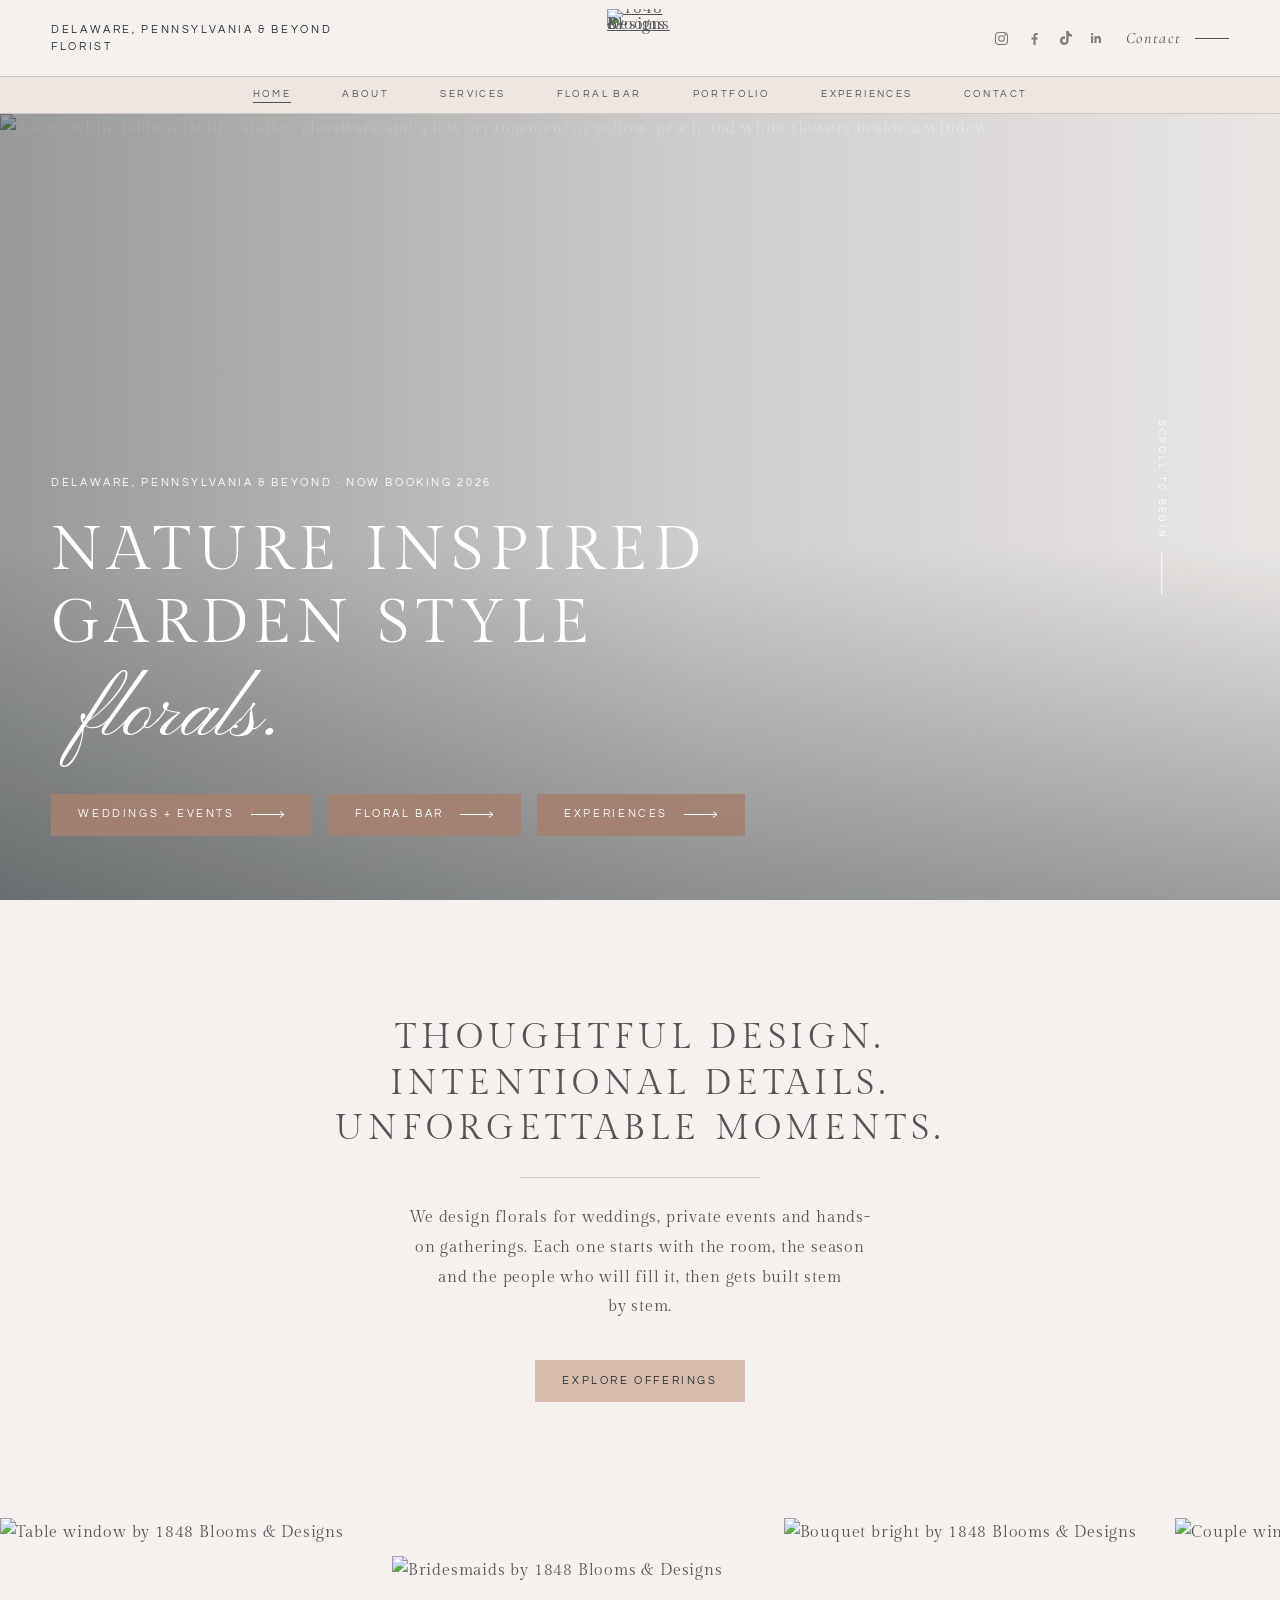
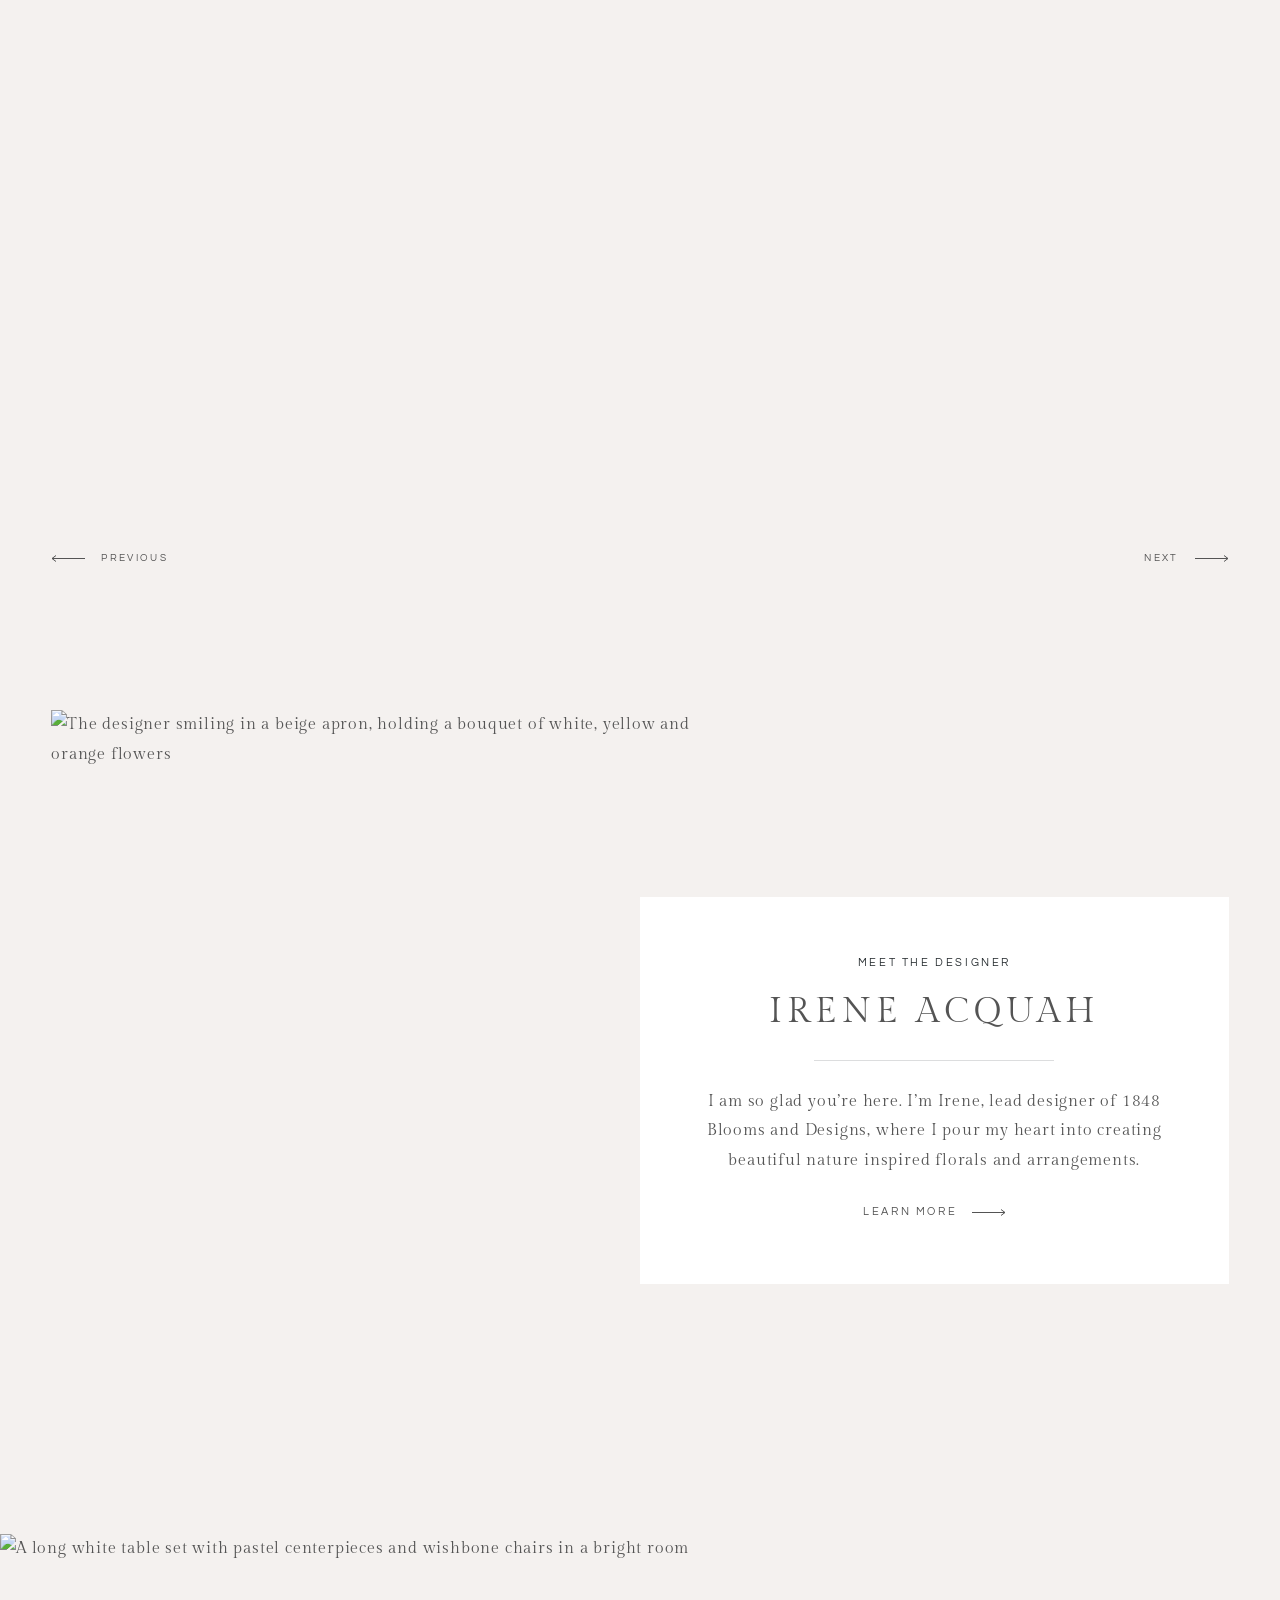
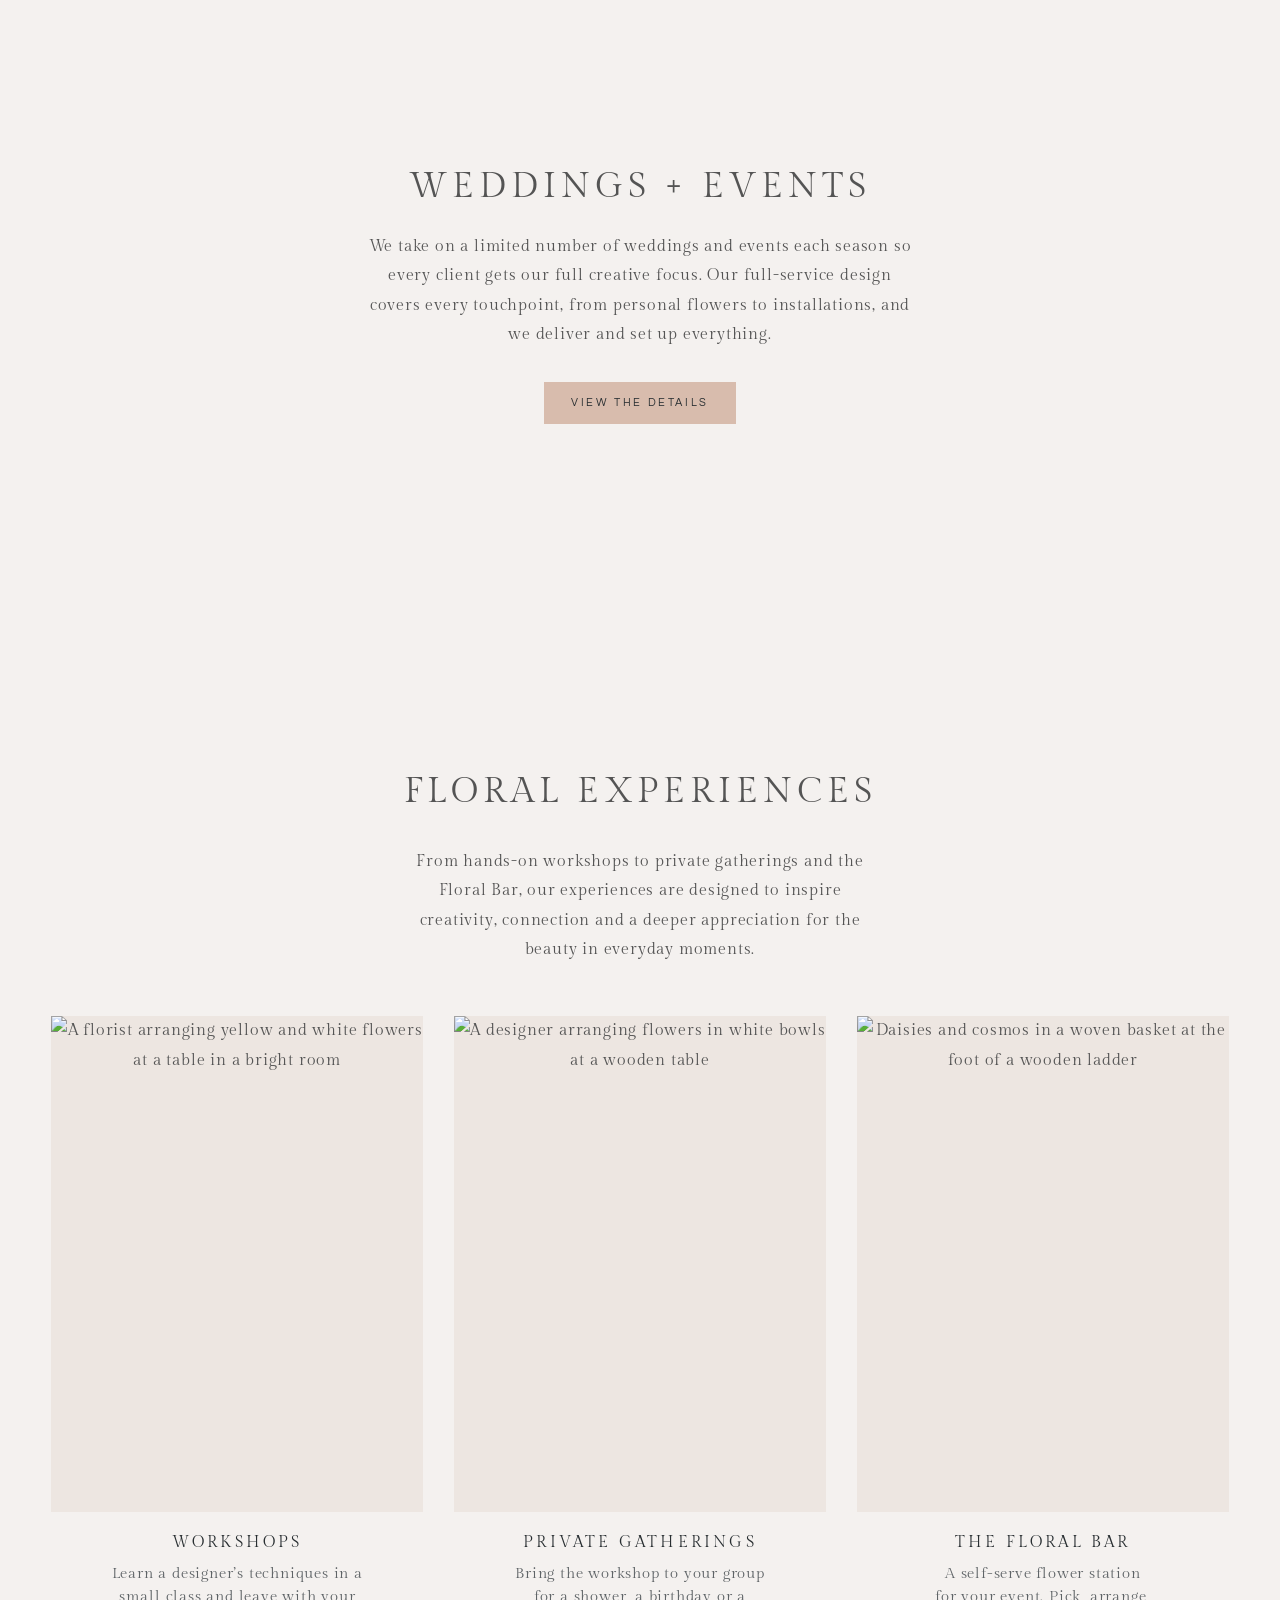
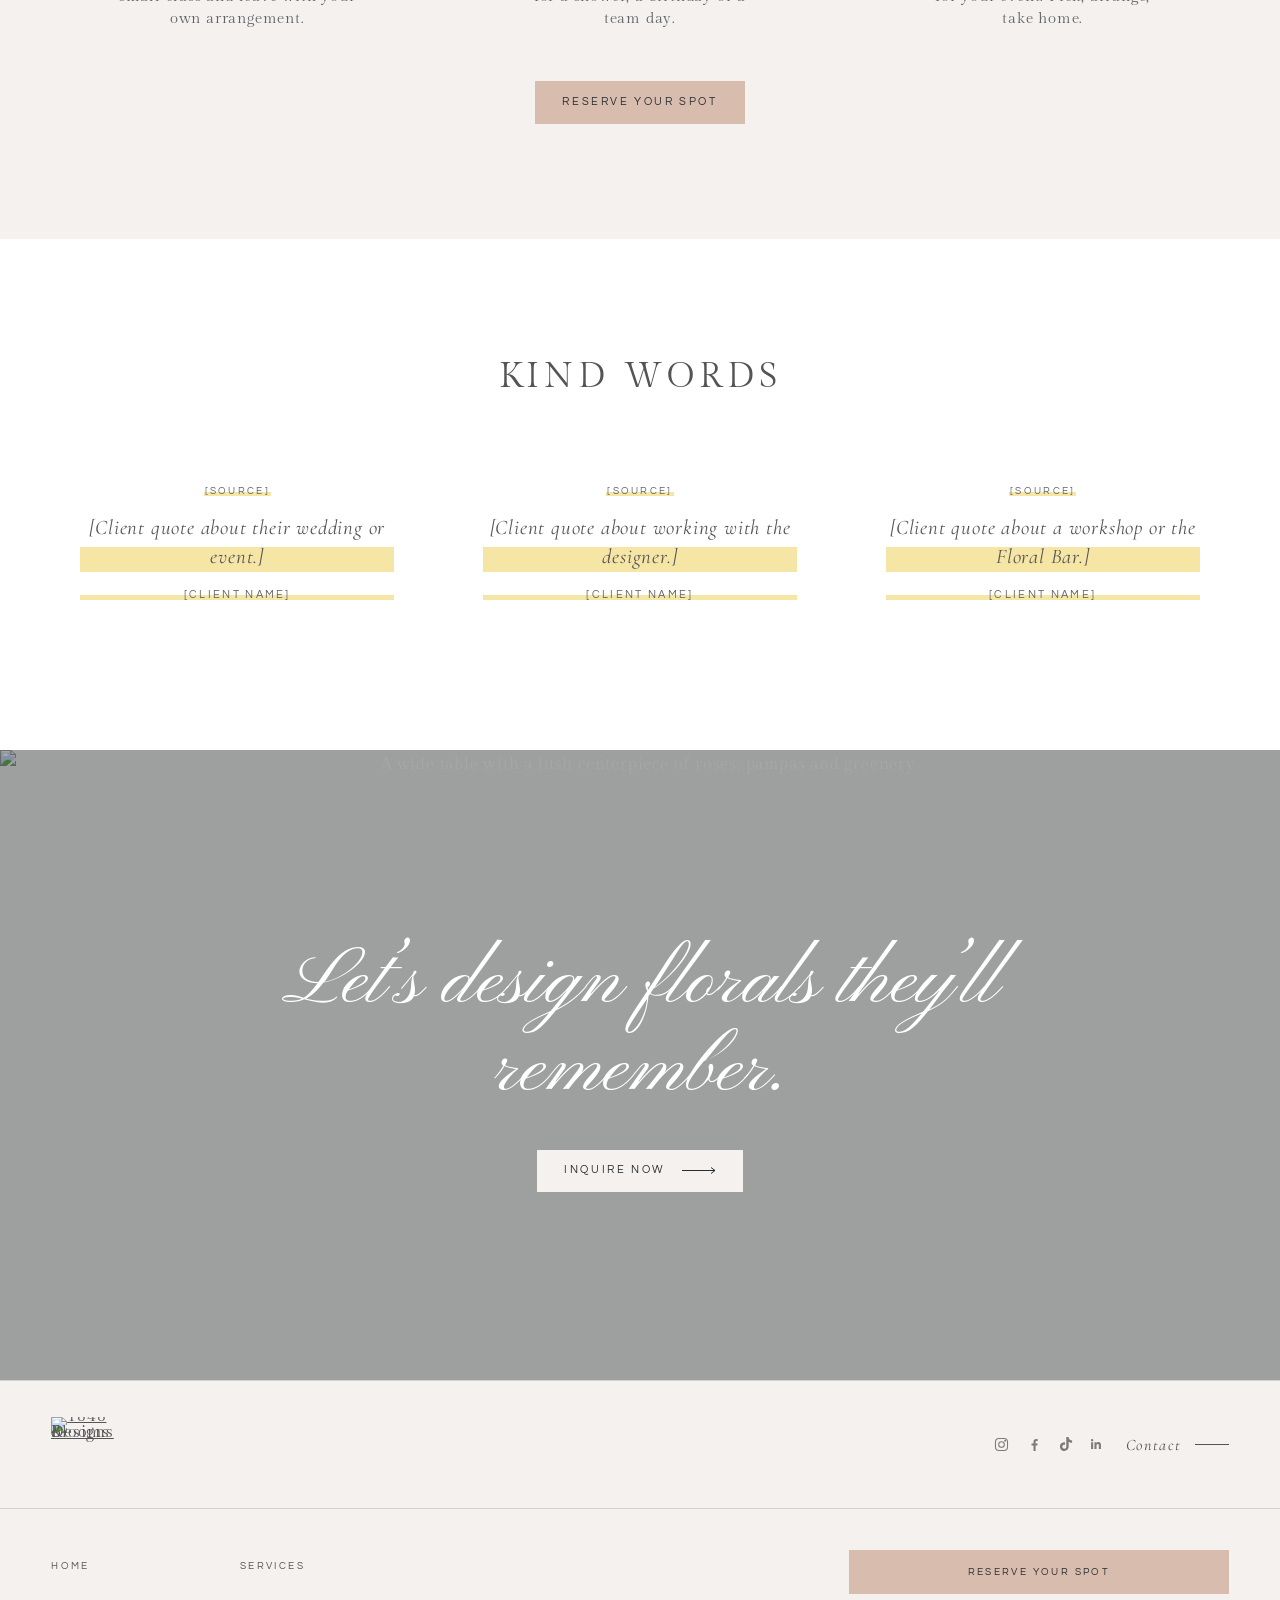
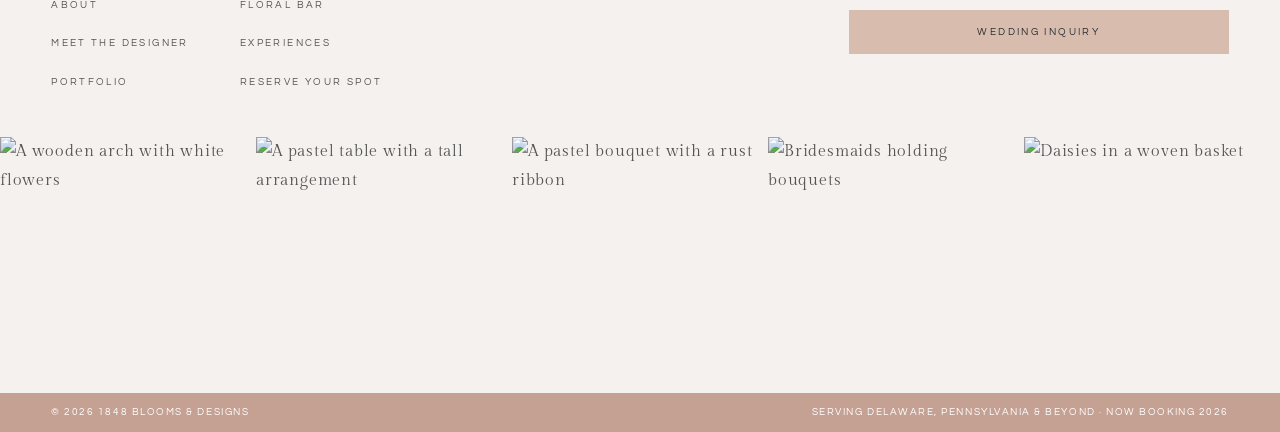
==== index.html @ b2e94ffb "Merge 425ca1553ed9a69449fd6100965f1c5104410fbd into c31b3c706e4429e6d0e6be07ddee73674b6026f5" ====
<!doctype html>
<html lang="en">
<head>
<meta charset="utf-8">
<meta name="viewport" content="width=device-width, initial-scale=1">
<title>1848 Blooms &amp; Designs</title>
<meta name="description" content="Floral design for weddings and meaningful gatherings in Delaware, Pennsylvania and beyond, plus hands-on floral experiences and the Floral Bar.">

<meta property="og:title" content="1848 Blooms &amp; Designs">
<meta property="og:description" content="Floral design for weddings and meaningful gatherings in Delaware, Pennsylvania and beyond, plus hands-on floral experiences and the Floral Bar.">
<meta property="og:type" content="website">
<meta property="og:image" content="assets/img/home-banner.jpg">
<meta name="theme-color" content="#C5A193">
<link rel="icon" type="image/png" href="assets/favicon.png">
<link rel="stylesheet" href="assets/site.css?v=4">
</head>
<body>
<a class="skip" href="#main">Skip to content</a>
<header class="hd"><div class="hd__top">
  <p class="flank hd__tag">Delaware, Pennsylvania &amp; Beyond<br>Florist</p>
  <a class="brand" href="index.html" aria-label="1848 Blooms &amp; Designs, home"><img src="assets/logo.png" width="86" height="76" alt="1848 Blooms &amp; Designs"></a>
  <div class="hd__right"><span class="social"><a href="https://www.instagram.com/1848BloomsandDesigns" target="_blank" rel="noopener" aria-label="Instagram"><svg viewBox="0 0 24 24" fill="none" stroke="currentColor" stroke-width="1.5" aria-hidden="true"><rect x="3.500" y="3.500" width="17" height="17" rx="5"/><circle cx="12" cy="12" r="4"/><circle cx="17.200" cy="6.800" r=".6" fill="currentColor"/></svg></a><a href="https://www.facebook.com/1848BloomsandDesigns" target="_blank" rel="noopener" aria-label="Facebook"><svg viewBox="0 0 24 24" aria-hidden="true"><path d="M13.500 21v-7.500h2.500l.4-3h-2.900V8.600c0-.9.3-1.500 1.500-1.500h1.500V4.400c-.3 0-1.200-.1-2.200-.1-2.200 0-3.700 1.300-3.700 3.800v2.400H7.800v3h2.800V21h2.900z"/></svg></a><a href="https://www.tiktok.com/@1848bloomsanddesigns" target="_blank" rel="noopener" aria-label="TikTok"><svg viewBox="0 0 24 24" aria-hidden="true"><path d="M12.53.02c1.31-.02 2.61-.01 3.91-.02.08 1.53.63 3.09 1.75 4.17 1.12 1.11 2.7 1.62 4.24 1.79v4.03c-1.44-.05-2.89-.35-4.2-.97-.57-.26-1.1-.59-1.62-.93-.01 2.92.01 5.84-.02 8.75-.08 1.4-.54 2.79-1.35 3.94-1.31 1.92-3.58 3.17-5.91 3.21-1.43.08-2.86-.31-4.08-1.03-2.02-1.19-3.44-3.37-3.65-5.71-.02-.5-.03-1-.01-1.49.18-1.9 1.12-3.72 2.58-4.96 1.66-1.44 3.98-2.13 6.15-1.72.02 1.48-.04 2.96-.04 4.44-.99-.32-2.15-.23-3.02.37-.63.41-1.11 1.04-1.36 1.75-.21.51-.15 1.07-.14 1.61.24 1.64 1.82 3.02 3.5 2.87 1.12-.01 2.19-.66 2.77-1.61.19-.33.4-.67.41-1.06.1-1.79.06-3.57.07-5.36.01-4.03-.01-8.05.02-12.07z"/></svg></a><a href="https://www.linkedin.com/company/1848-blooms-and-designs/" target="_blank" rel="noopener" aria-label="LinkedIn"><svg viewBox="0 0 24 24" aria-hidden="true"><path d="M20.45 20.45h-3.56v-5.57c0-1.33-.02-3.04-1.85-3.04-1.85 0-2.14 1.45-2.14 2.94v5.67H9.35V9h3.41v1.56h.05c.48-.9 1.64-1.85 3.37-1.85 3.6 0 4.27 2.37 4.27 5.46v6.28zM5.34 7.43a2.06 2.06 0 1 1 0-4.13 2.06 2.06 0 0 1 0 4.13zM7.12 20.45H3.56V9h3.56v11.45z"/></svg></a></span><a class="contact-link" href="contact.html">Contact</a>
    <button class="menu-btn" type="button" aria-expanded="false" aria-controls="mnav"><i aria-hidden="true"></i><span>Menu</span></button></div>
</div></header>
<nav class="primary" aria-label="Main"><a href="index.html" aria-current="page">Home</a><a href="about.html">About</a><a href="services.html">Services</a><a href="floral-bar.html">Floral Bar</a><a href="portfolio.html">Portfolio</a><a href="experiences.html">Experiences</a><a href="contact.html">Contact</a></nav>
<nav class="mnav" id="mnav" aria-label="Menu">
  <ul><li><a href="index.html">Home</a></li><li><a href="about.html">About</a></li><li><a href="designer.html">Meet the designer</a></li><li><a href="services.html">Services</a></li><li><a href="floral-bar.html">Floral Bar</a></li><li><a href="portfolio.html">Portfolio</a></li><li><a href="experiences.html">Experiences</a></li><li><a href="reserve.html">Reserve your spot</a></li><li><a href="contact.html">Contact</a></li></ul>
  <div class="foot-line"><span>Serving Delaware, Pennsylvania &amp; Beyond</span><span>Now booking 2026</span></div>
</nav>
<main id="main">

<section class="hero">
  <img class="hero__img" src="assets/img/home-banner.jpg" width="1430" height="953" alt="A long white table set with candles, glassware and a low arrangement of yellow, peach and white flowers beside a window" fetchpriority="high" >
  <div class="hero__body">
    <span class="eyebrow">Delaware, Pennsylvania &amp; Beyond &middot; Now booking 2026</span>
    <h1>Nature inspired garden style <span class="script">florals.</span></h1>
    <div class="btn-row">
      <a class="btn btn--arrow" href="services.html">Weddings + events</a>
      <a class="btn btn--arrow" href="floral-bar.html">Floral Bar</a>
      <a class="btn btn--arrow" href="experiences.html">Experiences</a>
    </div>
  </div>
  <span class="scroll-cue" aria-hidden="true">Scroll to begin</span>
</section>

<section class="intro">
  <div class="wrap">
    <h2 class="dsp">Thoughtful design. Intentional details. Unforgettable moments.</h2>
    <span class="rule"></span>
    <p>We design florals for weddings, private events and hands-on gatherings. Each one starts with the room, the season and the people who will fill it, then gets built stem by stem.</p>
    <div class="btn-row"><a class="btn" href="services.html">Explore offerings</a></div>
  </div>
</section>

<section class="rail-wrap" aria-label="Recent work">
  <div class="rail" data-rail><figure style="--ar:0.667"><img src="assets/img/table-window.jpg" width="1067" height="1600" alt="Table window by 1848 Blooms &amp; Designs" loading="lazy" decoding="async" ></figure><figure style="--ar:0.656"><img src="assets/img/bridesmaids.jpg" width="1049" height="1600" alt="Bridesmaids by 1848 Blooms &amp; Designs" loading="lazy" decoding="async" ></figure><figure style="--ar:0.747"><img src="assets/img/bouquet-bright.jpg" width="1195" height="1600" alt="Bouquet bright by 1848 Blooms &amp; Designs" loading="lazy" decoding="async" ></figure><figure style="--ar:0.667"><img src="assets/img/couple-window.jpg" width="1067" height="1600" alt="Couple window by 1848 Blooms &amp; Designs" loading="lazy" decoding="async" ></figure><figure style="--ar:0.667"><img src="assets/img/pastel-table-a.jpg" width="1067" height="1600" alt="Pastel table a by 1848 Blooms &amp; Designs" loading="lazy" decoding="async" ></figure><figure style="--ar:1.501"><img src="assets/img/arch-pampas.jpg" width="1600" height="1066" alt="Arch pampas by 1848 Blooms &amp; Designs" loading="lazy" decoding="async" ></figure><figure style="--ar:0.667"><img src="assets/img/bouquet-chair.jpg" width="1067" height="1600" alt="Bouquet chair by 1848 Blooms &amp; Designs" loading="lazy" decoding="async" ></figure><figure style="--ar:1.5"><img src="assets/img/installation-hanging.jpg" width="1600" height="1067" alt="Installation hanging by 1848 Blooms &amp; Designs" loading="lazy" decoding="async" ></figure><figure style="--ar:0.667"><img src="assets/img/tablescape-citrus.jpg" width="1067" height="1600" alt="Tablescape citrus by 1848 Blooms &amp; Designs" loading="lazy" decoding="async" ></figure><figure style="--ar:1.5"><img src="assets/img/bouquet-ribbon.jpg" width="1600" height="1067" alt="Bouquet ribbon by 1848 Blooms &amp; Designs" loading="lazy" decoding="async" ></figure></div>
  <div class="rail-ctl"><button type="button" class="prev" data-prev><i></i>Previous</button><button type="button" class="next" data-next>Next<i></i></button></div>
</section>

<section class="bio">
  <div class="bio__img"><img src="assets/img/designer-smile.jpg" width="1067" height="1600" alt="The designer smiling in a beige apron, holding a bouquet of white, yellow and orange flowers" loading="lazy" decoding="async" ></div>
  <div class="bio__card">
    <span class="eyebrow">Meet the designer</span>
    <h2 class="dsp">Irene Acquah</h2>
    <span class="rule"></span>
    <p>I am so glad you’re here. I’m Irene, lead designer of 1848 Blooms and Designs, where I pour my heart into creating beautiful nature inspired florals and arrangements.</p>
    <a class="arrow-link" href="designer.html">Learn more</a>
  </div>
</section>

<section class="feature">
  <img src="assets/img/table-long-pastel.jpg" width="1600" height="1067" alt="A long white table set with pastel centerpieces and wishbone chairs in a bright room" loading="lazy" decoding="async" >
  <div class="feature__card">
    <h2 class="dsp">Weddings + events</h2>
    <p>We take on a limited number of weddings and events each season so every client gets our full creative focus. Our full-service design covers every touchpoint, from personal flowers to installations, and we deliver and set up everything.</p>
    <a class="btn" href="services.html">View the details</a>
  </div>
</section>

<section class="section">
  <div class="wrap">
    <h2 class="dsp" style="text-align:center">Floral experiences</h2>
    <p class="sec-intro">From hands-on workshops to private gatherings and the Floral Bar, our experiences are designed to inspire creativity, connection and a deeper appreciation for the beauty in everyday moments.</p>
    <div class="cards">
      <figure><a href="experiences.html"><div class="ph-img"><img src="assets/img/designing-table.jpg" width="1600" height="1067" alt="A florist arranging yellow and white flowers at a table in a bright room" loading="lazy" decoding="async" style="object-position:70% 50%"></div><h3>Workshops</h3></a><figcaption><p>Learn a designer’s techniques in a small class and leave with your own arrangement.</p></figcaption></figure>
      <figure><a href="experiences.html"><div class="ph-img"><img src="assets/img/designer-making.jpg" width="1600" height="1067" alt="A designer arranging flowers in white bowls at a wooden table" loading="lazy" decoding="async" style="object-position:30% 50%"></div><h3>Private gatherings</h3></a><figcaption><p>Bring the workshop to your group for a shower, a birthday or a team day.</p></figcaption></figure>
      <figure><a href="floral-bar.html"><div class="ph-img"><img src="assets/img/ladder-daisies.jpg" width="1067" height="1600" alt="Daisies and cosmos in a woven basket at the foot of a wooden ladder" loading="lazy" decoding="async" ></div><h3>The Floral Bar</h3></a><figcaption><p>A self-serve flower station for your event. Pick, arrange, take home.</p></figcaption></figure>
    </div>
    <div class="btn-row btn-row--center" style="margin-top:clamp(2.2rem,4vw,3.6rem)"><a class="btn" href="reserve.html">Reserve your spot</a></div>
  </div>
</section>

<section class="section band-paper2">
  <div class="wrap">
    <h2 class="dsp" style="text-align:center;margin-bottom:clamp(2rem,4vw,3.5rem)">Kind words</h2>
    <div class="rev">
      <figure class="rc"><span class="src"><span class="ph">[Source]</span></span><blockquote class="ph">[Client quote about their wedding or event.]</blockquote><cite class="ph">[Client name]</cite></figure>
      <figure class="rc"><span class="src"><span class="ph">[Source]</span></span><blockquote class="ph">[Client quote about working with the designer.]</blockquote><cite class="ph">[Client name]</cite></figure>
      <figure class="rc"><span class="src"><span class="ph">[Source]</span></span><blockquote class="ph">[Client quote about a workshop or the Floral Bar.]</blockquote><cite class="ph">[Client name]</cite></figure>
    </div>
  </div>
</section>

<section class="closing">
  <img src="assets/img/centerpiece-wide-b.jpg" width="1600" height="1067" alt="A wide table with a lush centerpiece of roses, pampas and greenery" loading="lazy" decoding="async" >
  <div><span class="script">Let’s design florals they’ll remember.</span><a class="btn btn--cream btn--arrow" href="contact.html">Inquire now</a></div>
</section>

</main>
<footer class="site-footer">
  <div class="f-top"><a class="brand" href="index.html" aria-label="1848 Blooms &amp; Designs, home"><img src="assets/logo.png" width="86" height="76" alt="1848 Blooms &amp; Designs"></a><div class="hd__right"><span class="social"><a href="https://www.instagram.com/1848BloomsandDesigns" target="_blank" rel="noopener" aria-label="Instagram"><svg viewBox="0 0 24 24" fill="none" stroke="currentColor" stroke-width="1.5" aria-hidden="true"><rect x="3.500" y="3.500" width="17" height="17" rx="5"/><circle cx="12" cy="12" r="4"/><circle cx="17.200" cy="6.800" r=".6" fill="currentColor"/></svg></a><a href="https://www.facebook.com/1848BloomsandDesigns" target="_blank" rel="noopener" aria-label="Facebook"><svg viewBox="0 0 24 24" aria-hidden="true"><path d="M13.500 21v-7.500h2.500l.4-3h-2.900V8.600c0-.9.3-1.500 1.500-1.500h1.500V4.400c-.3 0-1.200-.1-2.200-.1-2.200 0-3.700 1.300-3.700 3.800v2.400H7.800v3h2.800V21h2.900z"/></svg></a><a href="https://www.tiktok.com/@1848bloomsanddesigns" target="_blank" rel="noopener" aria-label="TikTok"><svg viewBox="0 0 24 24" aria-hidden="true"><path d="M12.53.02c1.31-.02 2.61-.01 3.91-.02.08 1.53.63 3.09 1.75 4.17 1.12 1.11 2.7 1.62 4.24 1.79v4.03c-1.44-.05-2.89-.35-4.2-.97-.57-.26-1.1-.59-1.62-.93-.01 2.92.01 5.84-.02 8.75-.08 1.4-.54 2.79-1.35 3.94-1.31 1.92-3.58 3.17-5.91 3.21-1.43.08-2.86-.31-4.08-1.03-2.02-1.19-3.44-3.37-3.65-5.71-.02-.5-.03-1-.01-1.49.18-1.9 1.12-3.72 2.58-4.96 1.66-1.44 3.98-2.13 6.15-1.72.02 1.48-.04 2.96-.04 4.44-.99-.32-2.15-.23-3.02.37-.63.41-1.11 1.04-1.36 1.75-.21.51-.15 1.07-.14 1.61.24 1.64 1.82 3.02 3.5 2.87 1.12-.01 2.19-.66 2.77-1.61.19-.33.4-.67.41-1.06.1-1.79.06-3.57.07-5.36.01-4.03-.01-8.05.02-12.07z"/></svg></a><a href="https://www.linkedin.com/company/1848-blooms-and-designs/" target="_blank" rel="noopener" aria-label="LinkedIn"><svg viewBox="0 0 24 24" aria-hidden="true"><path d="M20.45 20.45h-3.56v-5.57c0-1.33-.02-3.04-1.85-3.04-1.85 0-2.14 1.45-2.14 2.94v5.67H9.35V9h3.41v1.56h.05c.48-.9 1.64-1.85 3.37-1.85 3.6 0 4.27 2.37 4.27 5.46v6.28zM5.34 7.43a2.06 2.06 0 1 1 0-4.13 2.06 2.06 0 0 1 0 4.13zM7.12 20.45H3.56V9h3.56v11.45z"/></svg></a></span><a class="contact-link" href="contact.html">Contact</a></div></div>
  <div class="f-mid">
    <ul><li><a href="index.html">Home</a></li><li><a href="about.html">About</a></li><li><a href="designer.html">Meet the designer</a></li><li><a href="portfolio.html">Portfolio</a></li></ul>
    <ul><li><a href="services.html">Services</a></li><li><a href="floral-bar.html">Floral Bar</a></li><li><a href="experiences.html">Experiences</a></li><li><a href="reserve.html">Reserve your spot</a></li></ul>
    <div class="f-btns"><a class="btn" href="reserve.html">Reserve your spot</a><a class="btn" href="https://docs.google.com/forms/d/e/1FAIpQLSezvMAhJgHH2pi5c92ohipBKujeKQc1tmaTfEVaxycdIquB6Q/viewform?usp=header" target="_blank" rel="noopener">Wedding inquiry</a></div>
  </div>
  <div class="f-thumbs"><img src="assets/img/arch-willow.jpg" width="981" height="1284" alt="A wooden arch with white flowers" loading="lazy" decoding="async" ><img src="assets/img/pastel-table-a.jpg" width="1067" height="1600" alt="A pastel table with a tall arrangement" loading="lazy" decoding="async" ><img src="assets/img/bouquet-ribbon.jpg" width="1600" height="1067" alt="A pastel bouquet with a rust ribbon" loading="lazy" decoding="async" ><img src="assets/img/bridesmaids.jpg" width="1049" height="1600" alt="Bridesmaids holding bouquets" loading="lazy" decoding="async" ><img src="assets/img/ladder-daisies.jpg" width="1067" height="1600" alt="Daisies in a woven basket" loading="lazy" decoding="async" ></div>
  <div class="legal"><span>&copy; <span data-year>2026</span> 1848 Blooms &amp; Designs</span><span>Serving Delaware, Pennsylvania &amp; Beyond &middot; Now booking 2026</span></div>
</footer>
<script src="assets/site.js"></script>
</body>
</html>
---- assets/site.css ----
/* 1848 Blooms & Designs, v3
   Soft, airy, boutique. Warm greige paper, dusty rose accents, wide-tracked light serif capitals,
   tiny sans labels, a handwritten accent word, a centered wordmark header with a thin nav bar,
   photo-led sections with floating cards. */

@font-face{font-family:"Gilda Display";src:url([data-uri]) format("woff2");font-weight:400;font-style:normal;font-display:swap}
@font-face{font-family:"Cormorant";src:url([data-uri]) format("woff2");font-weight:400;font-style:italic;font-display:swap}
@font-face{font-family:"Questrial";src:url([data-uri]) format("woff2");font-weight:400;font-display:swap}
@font-face{font-family:"Pinyon Script";src:url([data-uri]) format("woff2");font-weight:400;font-display:swap}

:root{
  --paper:#F4F1EF;
  --petal:#E3D7CE;      /* sand */
  --petal-2:#EDE6E1;    /* light sand */
  --white:#FFFFFF;
  --deep:#282E31;       /* charcoal */
  --moss:#282E31;
  --rose:#C5A193;
  --rose-2:#D8BCAD;
  --rose-d:#A47F70;
  --leaf:#C5A193;
  --orchid:#A47F70;
  --ink:#282E31;
  --ink-2:#5E6366;
  --olive:#2E3823;
  --cream:#F4F1EF;
  --line:rgba(40,46,49,.16);
  --line-d:rgba(244,241,239,.26);

  --display:"Gilda Display","Cormorant",Georgia,serif;
  --serif:"Gilda Display","Cormorant",Georgia,serif;
  --sans:"Questrial","Helvetica Neue",Arial,sans-serif;
  --script:"Pinyon Script","Snell Roundhand",cursive;

  --pad:clamp(20px,4vw,64px);
  --max:1240px;
  --head-h:76px;
  --nav-h:38px;
  --ease:cubic-bezier(.2,.7,.2,1);
}

*,*::before,*::after{box-sizing:border-box}
html{-webkit-text-size-adjust:100%;scroll-behavior:smooth;scroll-padding-top:calc(var(--nav-h) + 16px)}
body{margin:0;background:var(--paper);color:var(--ink);font:400 1.2rem/1.7 var(--serif);letter-spacing:.012em;-webkit-font-smoothing:antialiased;text-rendering:optimizeLegibility}
img{display:block;max-width:100%;height:auto}
h1,h2,h3,h4,p,ul,ol,dl,dd,figure{margin:0}
ul,ol{padding:0;list-style:none}
a{color:inherit}
button,input,select,textarea{font:inherit;color:inherit}
:focus-visible{outline:2px solid var(--rose-d);outline-offset:3px}
.skip{position:absolute;left:-999px;top:8px;background:var(--deep);color:var(--cream);padding:.6em 1em;z-index:100}
.skip:focus{left:8px}
.wrap{width:100%;max-width:calc(var(--max) + var(--pad)*2);margin-inline:auto;padding-inline:var(--pad)}
body.menu-open{overflow:hidden}

/* ---------- Type ---------- */
.dsp,h1,h2{font-family:var(--display);font-weight:300;text-transform:uppercase;letter-spacing:.09em;line-height:1.28;text-wrap:balance;color:var(--olive)}
h1{font-size:clamp(2rem,1.1rem + 3.4vw,4.3rem)}
h2{font-size:clamp(1.65rem,1.05rem + 1.9vw,3rem)}
h3{font-family:var(--display);font-weight:400;font-size:clamp(1.45rem,1.2rem + .7vw,1.9rem);letter-spacing:.03em;line-height:1.2;text-wrap:balance}
p{max-width:62ch;text-wrap:pretty}
h1+p,h2+p,h3+p{margin-top:1rem}
.lede{font-size:1.3rem;line-height:1.6;max-width:40ch}
.small{font-size:1rem;color:var(--ink-2)}
.script{font-family:var(--script);text-transform:none;letter-spacing:0;font-weight:400;font-size:1.28em;line-height:1}
.eyebrow,.flank{font:400 .68rem/1.6 var(--sans);letter-spacing:.24em;text-transform:uppercase;color:var(--ink)}
.eyebrow{display:block;text-align:center;margin-bottom:1.1rem}
.rule{display:block;width:min(240px,50%);height:1px;background:var(--line);margin:1.6rem auto}
.ph{background:linear-gradient(transparent 58%,#F6E6A6 58%);padding:0 .1em;color:inherit}
.deep .ph,.story .ph,.panel--deep .ph{color:var(--ink)}

/* centered title block */
.tbar{display:block;text-align:center}
.tbar .flank{display:none}
.tbar h1,.tbar h2{text-align:center}

/* ---------- Links & buttons ---------- */
.link{text-decoration:underline;text-decoration-thickness:1px;text-underline-offset:.3em;text-decoration-color:rgba(40,46,49,.4);transition:color .2s,text-decoration-color .2s}
.link:hover{color:var(--rose-d);text-decoration-color:var(--rose-d)}
.btn{display:inline-flex;align-items:center;justify-content:center;gap:1rem;padding:1.35em 2.4em;border:1px solid var(--rose-2);background:var(--rose-2);color:var(--ink);font:400 .68rem/1 var(--sans);letter-spacing:.24em;text-transform:uppercase;text-decoration:none;border-radius:0;cursor:pointer;transition:background .3s,border-color .3s,color .3s}
.btn:hover{background:var(--rose);border-color:var(--rose)}
.btn--ghost{background:transparent;border-color:rgba(40,46,49,.45)}
.btn--ghost:hover{background:var(--ink);border-color:var(--ink);color:var(--cream)}
.btn--cream{background:var(--paper);border-color:var(--paper);color:var(--ink)}
.btn--cream:hover{background:var(--rose-2);border-color:var(--rose-2)}
.btn--rose{background:var(--rose);border-color:var(--rose);color:#fff}
.btn--rose:hover{background:var(--rose-d);border-color:var(--rose-d)}
.btn--arrow::after,.arrow-link::after{content:"";width:34px;height:7px;flex:none;background:no-repeat center/100% 100% url("data:image/svg+xml,%3Csvg xmlns='http://www.w3.org/2000/svg' viewBox='0 0 34 7' fill='none' stroke='currentColor' stroke-width='1'%3E%3Cpath d='M0 3.5h33M29 .5l4 3-4 3'/%3E%3C/svg%3E");filter:none}
.btn--arrow::after{background:currentColor;-webkit-mask:url("data:image/svg+xml,%3Csvg xmlns='http://www.w3.org/2000/svg' viewBox='0 0 34 7' fill='none' stroke='black' stroke-width='1'%3E%3Cpath d='M0 3.5h33M29 .5l4 3-4 3'/%3E%3C/svg%3E") center/100% 100% no-repeat;mask:url("data:image/svg+xml,%3Csvg xmlns='http://www.w3.org/2000/svg' viewBox='0 0 34 7' fill='none' stroke='black' stroke-width='1'%3E%3Cpath d='M0 3.5h33M29 .5l4 3-4 3'/%3E%3C/svg%3E") center/100% 100% no-repeat}
.arrow-link{display:inline-flex;align-items:center;gap:.9rem;font:400 .68rem/1 var(--sans);letter-spacing:.24em;text-transform:uppercase;text-decoration:none}
.arrow-link::after{background:currentColor;-webkit-mask:url("data:image/svg+xml,%3Csvg xmlns='http://www.w3.org/2000/svg' viewBox='0 0 34 7' fill='none' stroke='black' stroke-width='1'%3E%3Cpath d='M0 3.5h33M29 .5l4 3-4 3'/%3E%3C/svg%3E") center/100% 100% no-repeat;mask:url("data:image/svg+xml,%3Csvg xmlns='http://www.w3.org/2000/svg' viewBox='0 0 34 7' fill='none' stroke='black' stroke-width='1'%3E%3Cpath d='M0 3.5h33M29 .5l4 3-4 3'/%3E%3C/svg%3E") center/100% 100% no-repeat;transition:transform .3s var(--ease)}
.arrow-link:hover::after{transform:translateX(5px)}
.btn-row{display:flex;flex-wrap:wrap;gap:.8rem 1rem;align-items:center}
.btn-row--center{justify-content:center}

/* ---------- Header: top row (tagline, wordmark, contact) + thin nav bar ---------- */
.hd{position:relative;z-index:60;background:var(--paper)}
.hd__top{display:grid;grid-template-columns:1fr auto 1fr;align-items:center;gap:1rem;padding:.5rem var(--pad);min-height:var(--head-h)}
.hd__tag{max-width:none}
.brand{display:block;line-height:0}
.brand img{height:58px;width:auto}
.hd__right{justify-self:end;display:flex;align-items:center;gap:1.4rem}
.social{display:flex;gap:1rem}
.social svg{width:17px;height:17px;display:block;fill:currentColor}
.social a{display:block;line-height:0;opacity:.75;transition:opacity .2s,color .2s}
.social a:hover{opacity:1;color:var(--rose-d)}
.social a:hover{opacity:1}
.contact-link{display:inline-flex;align-items:center;gap:.8rem;font:italic 400 1rem var(--serif);letter-spacing:.1em;text-decoration:none}
.contact-link::after{content:"";width:34px;height:1px;background:currentColor}
.primary{position:sticky;top:0;z-index:60;display:flex;justify-content:center;gap:clamp(1.4rem,4vw,4.2rem);height:var(--nav-h);align-items:center;background:var(--petal-2);border-block:1px solid var(--line);padding-inline:var(--pad)}
.primary a{font:400 .62rem/1 var(--sans);letter-spacing:.24em;text-transform:uppercase;text-decoration:none;padding:.9em 0;background:linear-gradient(currentColor,currentColor) 50% 78%/0 1px no-repeat;transition:background-size .3s var(--ease)}
.primary a:hover,.primary a[aria-current="page"]{background-size:100% 1px}
.menu-btn{display:none;align-items:center;gap:.7rem;background:none;border:1px solid rgba(40,46,49,.35);border-radius:0;padding:.8em 1.1em;cursor:pointer;font:400 .62rem/1 var(--sans);letter-spacing:.2em;text-transform:uppercase}
.menu-btn i{display:block;width:16px;height:7px;border-top:1px solid currentColor;border-bottom:1px solid currentColor}

/* full-screen menu (small screens) */
.mnav{position:fixed;inset:0;z-index:55;background:var(--paper);color:var(--ink);padding:calc(var(--head-h) + 1rem) var(--pad) 2rem;display:flex;flex-direction:column;justify-content:space-between;overflow:auto;visibility:hidden;opacity:0;transition:opacity .35s,visibility .35s}
.menu-open .mnav{visibility:visible;opacity:1}
.mnav ul{max-width:560px;margin-inline:auto;width:100%;text-align:center}
.mnav li{border-bottom:1px solid var(--line)}
.mnav li a{display:block;font-family:var(--display);font-weight:300;text-transform:uppercase;letter-spacing:.14em;font-size:clamp(1.3rem,1rem + 1.6vw,1.9rem);line-height:1.2;padding:.8em 0;text-decoration:none;transition:color .2s}
.mnav li a:hover{color:var(--rose-d)}
.mnav .foot-line{display:flex;justify-content:center;text-align:center;flex-wrap:wrap;gap:.6rem 2rem;margin-top:2rem;font:400 .68rem/1.6 var(--sans);letter-spacing:.2em;text-transform:uppercase}

/* ---------- Home hero ---------- */
.hero{position:relative;isolation:isolate;overflow:hidden;min-height:clamp(560px,calc(100svh - var(--head-h) - var(--nav-h)),860px);display:flex;flex-direction:column;justify-content:flex-end;color:#fff}
.hero__img{position:absolute;inset:0;z-index:-2;width:100%;height:100%;object-fit:cover;object-position:60% 70%;animation:settle 2.6s var(--ease) both}
.hero::after{content:"";position:absolute;inset:0;z-index:-1;background:linear-gradient(90deg,rgba(40,46,49,.45) 0%,rgba(40,46,49,.18) 55%,rgba(40,46,49,.05) 100%),linear-gradient(0deg,rgba(40,46,49,.4),rgba(40,46,49,0) 45%)}
.hero__body{padding:clamp(5rem,12vw,9rem) var(--pad) clamp(2.5rem,5vw,4.5rem);max-width:calc(var(--max) + var(--pad)*2);width:100%;margin-inline:auto}
.hero .eyebrow{text-align:left;color:#fff;margin-bottom:1.4rem}
.hero h1{color:#fff;text-align:left;font-size:clamp(2rem,1rem + 3.6vw,4.4rem);font-weight:300;line-height:1.18;max-width:14em;letter-spacing:.07em}
.hero h1 .script{display:block;font-size:1.35em;margin-top:.12em;margin-left:.3em;line-height:1.05}
.hero .btn-row{margin-top:2.2rem}
.hero .btn{background:rgba(164,127,112,.92);border-color:transparent;color:#fff;min-width:15rem;justify-content:space-between}
.hero .btn:hover{background:var(--rose-d)}
.scroll-cue{position:absolute;right:clamp(14px,2.4vw,36px);top:50%;transform:translateY(-50%) rotate(90deg);transform-origin:center;font:400 .58rem var(--sans);letter-spacing:.3em;text-transform:uppercase;white-space:nowrap;display:flex;align-items:center;gap:.8rem}
.scroll-cue::after{content:"";width:42px;height:1px;background:currentColor}
@keyframes settle{from{transform:scale(1.05)}to{transform:none}}
@keyframes fade{from{opacity:0}to{opacity:1}}

/* ---------- Page hero (inner pages) ---------- */
.phero{position:relative;isolation:isolate;overflow:hidden;min-height:clamp(380px,56svh,560px);display:flex;flex-direction:column;justify-content:center;text-align:center;color:#fff}
.phero__img{position:absolute;inset:0;z-index:-2;width:100%;height:100%;object-fit:cover}
.phero::after{content:"";position:absolute;inset:0;z-index:-1;background:rgba(40,46,49,.38)}
.phero__mid{padding:clamp(3rem,6vw,5rem) var(--pad) 0}
.phero h1{color:#fff}
.phero__foot{padding:1.4rem var(--pad) clamp(3rem,6vw,5rem);display:flex;flex-direction:column;align-items:center;gap:1.6rem}
.phero__foot p{font-size:1.25rem;line-height:1.55;max-width:44ch;margin-inline:auto}
.phero--plain{min-height:0;background:var(--petal-2);color:var(--ink)}
.phero--plain::after{display:none}
.phero--plain h1{color:var(--olive)}
.phero--plain .phero__mid{padding-top:clamp(3.5rem,7vw,6rem);padding-bottom:0}
.phero--plain .phero__foot{padding-bottom:clamp(3rem,6vw,5rem)}

/* ---------- Split panels ---------- */
.panels{display:grid;grid-template-columns:1fr 1fr}
.panels>*{min-width:0}
.panel{padding:clamp(3rem,7vw,7rem) var(--pad)}
.panel--deep{background:var(--deep);color:var(--cream)}
.panel--deep h2,.panel--deep h3{color:var(--cream)}
.panel--petal{background:var(--petal)}
.panel--paper2{background:var(--white)}
.panel--img{padding:0;position:relative;min-height:560px}
.panel--img img{position:absolute;inset:0;width:100%;height:100%;object-fit:cover}
.panel--center{display:grid;align-content:center;justify-items:center;text-align:center}
.panel--center>div{max-width:34rem}
.panel--center p{margin-inline:auto}
.panel--center .btn-row{justify-content:center}
.panel--center .tick{text-align:left}
.panel--sticky>div{position:sticky;top:calc(var(--nav-h) + 2rem)}
.panel h2{font-size:clamp(1.6rem,1rem + 1.8vw,2.7rem)}
.panel p{margin-top:1.4rem}
.panel .btn-row{margin-top:2rem}
.panel .tick{margin-top:1.6rem}

/* ---------- Sections ---------- */
.section{padding-block:clamp(4rem,9vw,8rem)}
.section--tight{padding-block:clamp(3rem,6vw,5.5rem)}
.band-petal{background:var(--petal)}
.band-paper2{background:var(--white)}
.band-deep,.band-moss{background:var(--deep);color:var(--cream)}
.band-moss h2,.band-moss h3,.band-deep h2,.band-deep h3{color:var(--cream)}
.center{text-align:center}
.center p{margin-inline:auto}
.sec-intro{margin:clamp(1.2rem,2.5vw,2rem) auto clamp(2rem,4vw,3.5rem);max-width:52ch;text-align:center}

/* intro (home) */
.intro{text-align:center;padding-block:clamp(4.5rem,9vw,8rem)}
.intro h2{max-width:20em;margin-inline:auto}
.intro p{margin:0 auto;max-width:52ch}
.intro .btn-row{justify-content:center;margin-top:2.4rem}

/* photo rail with previous / next */
.rail-wrap{padding-bottom:clamp(3rem,6vw,5rem)}
.rail{display:flex;align-items:flex-start;gap:clamp(12px,1.6vw,24px);overflow-x:auto;scroll-snap-type:x mandatory;scrollbar-width:none;padding-inline:var(--pad);-webkit-overflow-scrolling:touch}
.rail::-webkit-scrollbar{display:none}
.rail figure{flex:0 0 clamp(240px,29vw,420px);scroll-snap-align:start}
.rail figure:nth-child(3n+2){margin-top:clamp(1.2rem,3vw,3rem)}
.rail img{width:100%;height:auto;aspect-ratio:var(--ar,4/5);object-fit:cover}
.rail-ctl{display:flex;justify-content:space-between;align-items:center;padding:1.6rem var(--pad) 0;max-width:calc(var(--max) + var(--pad)*2);margin-inline:auto}
.rail-ctl button{display:inline-flex;align-items:center;gap:1rem;background:none;border:0;cursor:pointer;font:400 .62rem var(--sans);letter-spacing:.24em;text-transform:uppercase;padding:.6em 0}
.rail-ctl button i{width:34px;height:7px;background:currentColor;-webkit-mask:url("data:image/svg+xml,%3Csvg xmlns='http://www.w3.org/2000/svg' viewBox='0 0 34 7' fill='none' stroke='black' stroke-width='1'%3E%3Cpath d='M0 3.5h33M29 .5l4 3-4 3'/%3E%3C/svg%3E") center/100% 100% no-repeat;mask:url("data:image/svg+xml,%3Csvg xmlns='http://www.w3.org/2000/svg' viewBox='0 0 34 7' fill='none' stroke='black' stroke-width='1'%3E%3Cpath d='M0 3.5h33M29 .5l4 3-4 3'/%3E%3C/svg%3E") center/100% 100% no-repeat}
.rail-ctl .prev i{transform:scaleX(-1)}
.rail-ctl button:hover{color:var(--rose-d)}

/* designer: photo with an overlapping white card */
.bio{position:relative;display:grid;grid-template-columns:repeat(12,1fr);align-items:center;padding-block:clamp(2rem,5vw,5rem);max-width:calc(var(--max) + var(--pad)*2);margin-inline:auto;padding-inline:var(--pad)}
.bio__img{grid-column:1/8;grid-row:1}
.bio__img img{width:100%;aspect-ratio:4/5;object-fit:cover;object-position:50% 25%;max-height:760px}
.bio__card{grid-column:7/13;grid-row:1;background:var(--white);padding:clamp(2.2rem,4.5vw,4.5rem) clamp(1.6rem,3.5vw,3.5rem);text-align:center;z-index:1;margin-block:3rem}
.bio__card h2{margin-top:.4rem}
.bio__card p{margin:1.4rem auto 0;font-size:1.15rem}
.bio__card .arrow-link{margin-top:2rem}

/* signature service: full-bleed photo with a floating card */
.feature{position:relative;isolation:isolate;display:grid;place-items:center;padding:clamp(4rem,9vw,8rem) var(--pad);min-height:clamp(520px,80svh,760px)}
.feature>img{position:absolute;inset:0;z-index:-1;width:100%;height:100%;object-fit:cover}
.feature__card{background:var(--paper);padding:clamp(2.4rem,5vw,4.6rem) clamp(1.6rem,4.5vw,4.5rem);max-width:720px;text-align:center}
.feature__card p{margin:1.4rem auto 0;font-size:1.15rem}
.feature__card .btn{margin-top:2rem}

/* image cards with centered captions */
.cards{display:grid;grid-template-columns:repeat(3,1fr);gap:clamp(1rem,2.4vw,2.6rem)}
.cards figure{text-align:center}
.cards a{text-decoration:none;display:block}
.cards .ph-img{overflow:hidden;background:var(--petal-2)}
.cards img{width:100%;aspect-ratio:3/4;object-fit:cover;transition:transform 1s var(--ease)}
.cards a:hover img{transform:scale(1.03)}
.cards h3{margin-top:1.3rem;text-transform:uppercase;font-weight:300;letter-spacing:.14em;font-size:1.25rem}
.cards figcaption p{margin:.6rem auto 0;font-size:1.08rem;color:var(--ink-2);max-width:32ch;line-height:1.5}

/* quotes */
.rev{display:grid;grid-template-columns:repeat(3,1fr);gap:clamp(1rem,2.4vw,2.6rem);overflow:visible;margin:0;padding:0}
.rc{background:var(--white);padding:2.2rem 1.8rem;display:grid;grid-template-rows:auto 1fr auto;gap:1.1rem;text-align:center;border:0;min-height:0}
.rc .src{font:400 .6rem var(--sans);letter-spacing:.24em;text-transform:uppercase;color:var(--ink-2)}
.rc blockquote{margin:0;font-family:var(--display);font-style:italic;font-weight:400;font-size:1.35rem;line-height:1.4}
.rc cite{font:400 .66rem var(--sans);letter-spacing:.22em;text-transform:uppercase;font-style:normal;color:var(--ink-2)}

/* closing banner */
.closing{position:relative;isolation:isolate;display:grid;place-items:center;text-align:center;min-height:clamp(440px,70svh,640px);padding:clamp(4rem,8vw,7rem) var(--pad);color:#fff}
.closing>img{position:absolute;inset:0;z-index:-2;width:100%;height:100%;object-fit:cover}
.closing::after{content:"";position:absolute;inset:0;z-index:-1;background:rgba(40,46,49,.42)}
.closing .script{display:block;font-size:clamp(2.6rem,1.4rem + 4.6vw,5.6rem);line-height:1.08;margin-bottom:2.2rem;max-width:12em;margin-inline:auto}

/* plain closing line on inner pages */
.closer{display:grid;justify-items:center;text-align:center;gap:2rem}
.closer h2{max-width:18em}

/* ---------- Footer ---------- */
.site-footer{background:var(--paper);border-top:1px solid var(--line)}
.f-top{display:flex;justify-content:space-between;align-items:center;gap:1.5rem;padding:2.2rem var(--pad);border-bottom:1px solid var(--line)}
.f-top .brand img{height:56px}
.f-mid{display:grid;grid-template-columns:max-content max-content minmax(0,1fr);gap:2rem clamp(2rem,4vw,3.5rem);padding:2.6rem var(--pad);align-items:start}
.f-mid .f-btns{justify-self:end;width:min(100%,380px)}
.f-mid ul li+li{margin-top:.55rem}
.f-mid a{font:400 .62rem var(--sans);letter-spacing:.24em;text-transform:uppercase;text-decoration:none}
.f-mid a:hover{color:var(--rose-d)}
.f-mid .f-note{font-size:1.05rem;color:var(--ink-2);max-width:30ch}
.f-btns{display:grid;gap:1rem;justify-items:stretch}
.f-btns .btn{padding:1.6em 1.5em;font-style:normal}
.f-thumbs{display:grid;grid-template-columns:repeat(5,1fr)}
.f-thumbs img{width:100%;aspect-ratio:1;object-fit:cover}
.legal{background:var(--rose);color:#fff;padding:.9rem var(--pad);display:flex;justify-content:space-between;gap:1rem;flex-wrap:wrap;font:400 .6rem var(--sans);letter-spacing:.16em;text-transform:uppercase}

/* ---------- Content blocks reused on inner pages ---------- */
.split{display:grid;grid-template-columns:7fr 5fr;gap:clamp(2rem,6vw,6rem);align-items:center}
.split--flip{grid-template-columns:5fr 7fr}
.split--top{align-items:start}
.split--57{grid-template-columns:5fr 7fr}
.split img{width:100%;object-fit:cover}
.split .copy>*+*{margin-top:1.3rem}
.split .copy .btn-row{margin-top:2rem}

.principles{display:grid;grid-template-columns:repeat(3,1fr)}
.principles>div{padding:0 clamp(1rem,2.5vw,2.6rem);border-left:1px solid var(--line-d)}
.principles>div:first-child{padding-left:0;border-left:0}
.principles h3{margin-bottom:.9rem;color:var(--cream)}
.principles p{color:rgba(246,238,232,.88)}

.steps{counter-reset:s}
.steps li{display:grid;grid-template-columns:clamp(4rem,9vw,8rem) 1fr;gap:1rem 2rem;padding-block:clamp(1.4rem,3vw,2.2rem);border-top:1px solid var(--line);align-items:baseline}
.steps li:last-child{border-bottom:1px solid var(--line)}
.steps li::before{counter-increment:s;content:counter(s);font-family:var(--display);font-weight:300;font-size:clamp(2.6rem,5vw,4.4rem);line-height:1;color:var(--leaf)}
.steps h3{margin-bottom:.4rem}
.steps p{color:var(--ink-2)}
.steps--three{display:grid;grid-template-columns:repeat(3,1fr);gap:clamp(1.5rem,4vw,4rem)}
.steps--three li{display:block;border:0!important;padding:0}

.full-img img{width:100%;height:clamp(300px,48vw,640px);object-fit:cover}

.tick li{padding:.7rem 0;border-top:1px solid var(--line)}
.tick li:last-child{border-bottom:1px solid var(--line)}
.tick strong{font-weight:500}
.tick li>span{display:block;color:var(--ink-2);font-size:.97rem}
.deep .tick li,.panel--deep .tick li{border-color:var(--line-d)}
.deep .tick li>span,.panel--deep .tick li>span{color:rgba(246,238,232,.82)}

.service-img{width:100%;height:100%;object-fit:cover}
.stack-2{display:grid;gap:clamp(.6rem,1vw,1rem);grid-template-columns:1fr 1fr}
.stack-2 img{aspect-ratio:3/4;object-fit:cover;width:100%}
.stack-2 img:nth-child(2){margin-top:3rem}

.faq details{border-top:1px solid var(--line)}
.faq details:last-child{border-bottom:1px solid var(--line)}
.faq summary{list-style:none;cursor:pointer;display:flex;justify-content:space-between;gap:1.5rem;align-items:center;padding:1.25rem 0;font-family:var(--display);font-weight:300;font-size:clamp(1.3rem,1.1rem + .7vw,1.7rem);line-height:1.2}
.faq summary::-webkit-details-marker{display:none}
.faq summary::after{content:"";flex:none;width:.7rem;height:.7rem;border-right:1.5px solid var(--moss);border-bottom:1.5px solid var(--moss);transform:rotate(45deg) translateY(-2px);transition:transform .3s var(--ease)}
.faq details[open] summary::after{transform:rotate(-135deg) translate(-2px,-2px)}
.faq details>div{padding:0 0 1.5rem;color:var(--ink-2);max-width:60ch}
.faq summary:hover{color:var(--orchid)}

.xp{display:grid;grid-template-columns:5fr 6fr;gap:clamp(2rem,6vw,6rem);align-items:center}
.xp+.xp{margin-top:clamp(4rem,8vw,7rem)}
.xp:nth-child(even){grid-template-columns:6fr 5fr}
.xp:nth-child(even) figure{order:2}
.xp figure img{width:100%;aspect-ratio:5/4;object-fit:cover}
.xp h2{font-size:clamp(2rem,.9rem + 3.2vw,3.8rem)}
.xp dl{display:grid;grid-template-columns:auto 1fr;gap:.35rem 1.4rem;margin-top:1.4rem;font-size:.98rem}
.xp dt{font-weight:500;color:var(--moss)}
.xp .btn-row{margin-top:1.8rem}
.dates{width:100%;border-collapse:collapse}
.dates th,.dates td{text-align:left;padding:1rem 1rem 1rem 0;border-top:1px solid var(--line);vertical-align:baseline}
.dates thead th{font-weight:500;color:var(--moss);font-size:.95rem;border-top:0;border-bottom:1px solid var(--moss)}
.dates tr:last-child td{border-bottom:1px solid var(--line)}
.dates td:last-child{text-align:right;padding-right:0}

/* portfolio */
.filters{display:flex;flex-wrap:wrap;justify-content:center;gap:.5rem 1.8rem;border-bottom:1px solid var(--line);padding-bottom:1rem;margin-bottom:clamp(1.5rem,3vw,2.5rem)}
.filters button{border:0;padding:.35em 0;cursor:pointer;font-size:1rem;color:var(--ink-2);background:linear-gradient(var(--moss),var(--moss)) 0 100%/0 1px no-repeat;transition:background-size .3s var(--ease),color .2s}
.filters button:hover{color:var(--ink)}
.filters button[aria-pressed="true"]{color:var(--moss);font-weight:500;background-size:100% 1px}
.gallery{columns:3;column-gap:clamp(10px,1.4vw,20px)}
.shot{display:block;width:100%;margin:0 0 clamp(10px,1.4vw,20px);padding:0;border:0;background:var(--petal-2);cursor:zoom-in;break-inside:avoid;overflow:hidden}
.shot img{width:100%;height:auto;transition:transform .9s var(--ease)}
.shot:hover img{transform:scale(1.03)}
.shot[hidden]{display:none}
dialog.lb{border:0;padding:0;background:transparent;max-width:none;max-height:none;width:100vw;height:100vh;color:var(--cream)}
dialog.lb::backdrop{background:rgba(32,30,27,.95)}
.lb__in{height:100%;display:grid;grid-template-rows:1fr auto;padding:clamp(1rem,3vw,2.5rem);gap:1rem}
.lb__in img{margin:auto;max-width:100%;max-height:calc(100vh - 8rem);width:auto;height:auto;object-fit:contain}
.lb__cap{text-align:center;font-size:.95rem;opacity:.85;max-width:none}
.lb button{position:absolute;background:none;border:1px solid rgba(246,238,232,.4);color:var(--cream);width:48px;height:48px;border-radius:50%;cursor:pointer;font-size:1.3rem;line-height:1;display:grid;place-items:center}
.lb button:hover{background:var(--cream);color:var(--ink)}
.lb .x{top:1rem;right:1rem}.lb .pv{left:1rem;top:50%}.lb .nx{right:1rem;top:50%}

/* forms */
.form-grid{display:grid;grid-template-columns:7fr 4fr;gap:clamp(2.5rem,7vw,7rem);align-items:start}
.aside{position:sticky;top:calc(var(--head-h) + 1.5rem)}
.aside img{width:100%;aspect-ratio:4/5;object-fit:cover;margin-bottom:1.6rem}
.aside dl{display:grid;gap:1rem}
.aside dt{font-weight:500;color:var(--moss);font-size:.95rem}
.form{display:grid;grid-template-columns:1fr 1fr;gap:1.7rem 1.6rem}
.form .full{grid-column:1/-1}
.field label,.field legend{display:block;font-size:.95rem;font-weight:500;color:var(--moss);margin-bottom:.15rem;padding:0}
.field .hint{font-size:.88rem;color:var(--ink-2);font-weight:400}
.field input,.field select,.field textarea{width:100%;background:transparent;border:0;border-bottom:1px solid rgba(42,39,36,.45);border-radius:0;padding:.65rem 0;font-size:1.05rem;transition:border-color .2s,box-shadow .2s;appearance:none;-webkit-appearance:none}
.field select{background:url("data:image/svg+xml,%3Csvg xmlns='http://www.w3.org/2000/svg' width='12' height='8' fill='none' stroke='%2344523B' stroke-width='1.5'%3E%3Cpath d='M1 1.5l5 5 5-5'/%3E%3C/svg%3E") no-repeat right .2rem center;padding-right:1.6rem}
.field textarea{resize:vertical;min-height:7.5rem;line-height:1.5}
.field input:focus,.field select:focus,.field textarea:focus{outline:0;border-color:var(--orchid);box-shadow:0 1px 0 var(--orchid)}
.field input::placeholder,.field textarea::placeholder{color:rgba(90,83,77,.7)}
.field.invalid input,.field.invalid select,.field.invalid textarea{border-color:#A33B3B}
.err{display:none;color:#A33B3B;font-size:.88rem;margin-top:.3rem}
.field.invalid .err{display:block}
.hp{position:absolute;left:-5000px}
.notice{grid-column:1/-1;padding:1rem 1.2rem;background:var(--petal-2);border-left:3px solid var(--orchid);font-size:.96rem;display:none}
.notice.on{display:block}
.form .btn{justify-self:start}
.choice{display:flex;flex-wrap:wrap;gap:.6rem}
.choice label{margin:0;cursor:pointer}
.choice input{position:absolute;opacity:0;width:1px;height:1px}
.choice span{display:inline-block;padding:.65em 1.15em;border:1px solid rgba(42,39,36,.35);border-radius:2px;font-weight:400;color:var(--ink);transition:all .2s}
.choice input:checked+span{background:var(--moss);border-color:var(--moss);color:var(--cream)}
.choice input:focus-visible+span{outline:2px solid var(--orchid);outline-offset:3px}
.choice span:hover{border-color:var(--moss)}

/* thank you */
.thanks-body{padding-block:clamp(3rem,7vw,6rem)}
.thanks-body .tick{max-width:36rem;margin-top:2rem}

@media (prefers-reduced-motion:reduce){
  html{scroll-behavior:auto}
  *,*::before,*::after{animation:none!important;transition:none!important}
}

/* justified photo strip */
.strip{display:flex;gap:clamp(8px,1vw,14px);height:clamp(260px,38vw,560px)}
.strip a,.strip figure{flex:var(--r) 1 0;min-width:0;overflow:hidden;display:block}
.strip img{width:100%;height:100%;object-fit:cover;transition:transform .9s var(--ease)}
.strip a:hover img{transform:scale(1.04)}
@media (max-width:860px){
  .strip{height:auto;overflow-x:auto;scroll-snap-type:x mandatory;margin-inline:calc(var(--pad) * -1);padding-inline:var(--pad);gap:10px}
  .strip a,.strip figure{flex:0 0 auto;height:min(70vw,360px);aspect-ratio:var(--r);scroll-snap-align:start}
}

/* ---------- v3 overrides for reused blocks ---------- */
.field label,.field legend,.xp dt,.aside dt,.dates thead th{font:400 .64rem/1.5 var(--sans);letter-spacing:.2em;text-transform:uppercase;color:var(--ink)}
.field .hint{font:400 .95rem var(--serif);text-transform:none;letter-spacing:0;color:var(--ink-2)}
.filters button{font:400 .64rem var(--sans);letter-spacing:.22em;text-transform:uppercase}
.filters button[aria-pressed="true"]{font-weight:400;color:var(--ink)}
.steps li::before{color:var(--rose-d);font-weight:300}
.tick strong{font-weight:400;font-size:1.22rem}
.principles h3{color:var(--cream)}
.faq summary{font-weight:400}
.field input,.field select,.field textarea{font-size:1.15rem}
.choice span{font:400 .64rem var(--sans);letter-spacing:.2em;text-transform:uppercase;padding:1em 1.3em}
.btn-row .btn{min-width:0}
.xp h2{font-size:clamp(1.6rem,1rem + 1.6vw,2.5rem)}
.phero--plain .tbar h1{margin-bottom:0}

/* ---------- v3 responsive ---------- */
@media (max-width:1060px){
  .gallery{columns:2}
  .rev{grid-template-columns:1fr;max-width:560px;margin-inline:auto}
  .f-mid{grid-template-columns:1fr 1fr}
  .f-btns{grid-column:1/-1;grid-template-columns:1fr 1fr}
}
@media (max-width:900px){
  :root{--head-h:64px}
  .hd{position:sticky;top:0;border-bottom:1px solid var(--line)}
  .hd__top{grid-template-columns:auto 1fr;padding-block:.6rem}
  .hd__tag,.social,.contact-link{display:none}
  .hd__right{justify-self:end}
  .brand img{height:48px}
  .menu-btn{display:inline-flex}
  .primary{display:none}
  .menu-open .hd{z-index:60}
  :root{--nav-h:0px}
  .scroll-cue{display:none}
  .hero{min-height:0;justify-content:flex-end}
  .hero__body{padding-top:clamp(9rem,45vw,14rem)}
  .hero .btn{min-width:0;width:100%}
  .panels,.split,.split--flip,.split--57,.xp,.xp:nth-child(even),.form-grid,.cards{grid-template-columns:1fr}
  .panel--img{min-height:0!important;aspect-ratio:4/5}
  .panel--sticky>div{position:static}
  .xp:nth-child(even) figure{order:0}
  .principles{grid-template-columns:1fr;gap:2rem}
  .principles>div,.principles>div:first-child{padding:1.6rem 0 0;border-left:0;border-top:1px solid var(--line-d)}
  .principles>div:first-child{border-top:0;padding-top:0}
  .steps--three{grid-template-columns:1fr}
  .aside{position:static}
  .aside img{aspect-ratio:3/2}
  .form{grid-template-columns:1fr}
  .cards{gap:2.2rem}
  .bio{display:block;padding-inline:0;padding-block:0}
  .bio__img img{aspect-ratio:4/5;max-height:none}
  .bio__card{margin:-3.5rem var(--pad) 3rem;position:relative}
  .rail figure{flex-basis:68vw}
  .f-top{flex-direction:column;text-align:center}
  .f-thumbs{grid-template-columns:repeat(3,1fr)}
  .f-thumbs img:nth-child(n+4){display:none}
}
@media (max-width:560px){
  body{font-size:1.15rem}
  .gallery{columns:2;column-gap:8px}
  .shot{margin-bottom:8px}
  .f-mid{grid-template-columns:1fr 1fr}
  .f-btns{grid-template-columns:1fr}
  .xp dl{grid-template-columns:1fr}
  .dates thead{display:none}
  .dates tr{display:block;padding:1rem 0;border-top:1px solid var(--line)}
  .dates td{display:block;border:0;padding:.1rem 0}
  .dates td:last-child{text-align:left;padding-top:.5rem}
  .lb .pv,.lb .nx{top:auto;bottom:1rem}
  .legal{justify-content:center;text-align:center}
}
.phero:not(.phero--plain) .eyebrow{color:#fff}
.phero:not(.phero--plain)::after{background:rgba(40,46,49,.46)}
.social svg[fill="none"]{fill:none}

/* ---------- v3 type refinement: lighter, grayer, more open (matches the reference's light display serif) ---------- */
:root{--body-c:#545454}
body{font-size:1.08rem;line-height:1.8;letter-spacing:.05em;color:var(--body-c)}
.dsp,h1,h2{color:var(--body-c);letter-spacing:.15em;line-height:1.3;font-weight:300}
h2{font-size:clamp(1.6rem,1rem + 1.7vw,2.6rem)}
h1{font-size:clamp(2rem,1rem + 3vw,3.8rem)}
h3{font-weight:400;letter-spacing:.06em}
.phero--plain h1,.intro h2,.panel h2{color:var(--body-c)}
.panel--deep h2,.panel--deep h3,.band-moss h2,.band-moss h3{color:var(--cream)}
.hero h1,.phero h1{color:#fff;letter-spacing:.12em}
.lede,.phero__foot p{font-size:1.2rem}
.bio__card p,.feature__card p{font-size:1.08rem}
.tick strong{font-size:1.12rem;color:var(--ink)}
.tick li>span{font-size:1rem}
.rc blockquote{font-size:1.25rem;color:var(--body-c)}
.cards figcaption p{font-size:1rem}
.cards h3{font-size:1.1rem;letter-spacing:.2em;color:var(--ink)}
.faq summary{font-size:1.3rem}
.mnav li a{color:var(--body-c)}
.steps li::before{font-size:clamp(2.2rem,4vw,3.4rem)}
@media (max-width:560px){body{font-size:1.05rem}}
.hero__body{max-width:none;margin:0}

/* ---------- v3: Gilda Display (closest free match to the reference's light wide serif) ---------- */
body{font-size:1rem;line-height:1.85}
.dsp,h1,h2{font-weight:400;letter-spacing:.14em;line-height:1.3}
h2{font-size:clamp(1.45rem,.9rem + 1.6vw,2.4rem)}
h1{font-size:clamp(1.9rem,1rem + 2.8vw,3.5rem)}
.hero h1{letter-spacing:.1em}
.lede,.phero__foot p{font-size:1.1rem}
.bio__card p,.feature__card p{font-size:1rem}
.tick strong{font-size:1.02rem}
.tick li>span{font-size:.95rem}
.rc blockquote{font-family:"Cormorant",Georgia,serif;font-style:italic;font-size:1.3rem}
.cards figcaption p{font-size:.95rem}
.cards h3{font-size:1rem;letter-spacing:.2em}
.faq summary{font-size:1.15rem}
.mnav li a{font-weight:400}
.contact-link{font-family:"Cormorant",Georgia,serif}
@media (max-width:560px){body{font-size:1rem}}

/* ---------- revision 1 ---------- */
.phero--plain h1{color:var(--body-c)}
.panel--deep .tick strong{color:var(--cream)}
.social a[aria-label="TikTok"] svg,.social a[aria-label="LinkedIn"] svg{width:14px;height:14px;margin-top:1px}
.form-grid--flip{grid-template-columns:4fr 7fr}
.gi>h2{font-size:clamp(1.8rem,1rem + 2.4vw,3rem);margin-bottom:1rem}
.gi>p{margin-bottom:2rem;max-width:60ch}
.phero--plain .phero__foot p+p{margin-top:-.6rem}
.faq details div p{margin:0}
@media (max-width:1060px){
  .f-mid .f-btns{justify-self:stretch;width:auto}
}
@media (max-width:900px){
  .form-grid--flip{grid-template-columns:1fr}
  .form-grid--flip .gi{order:-1}
}
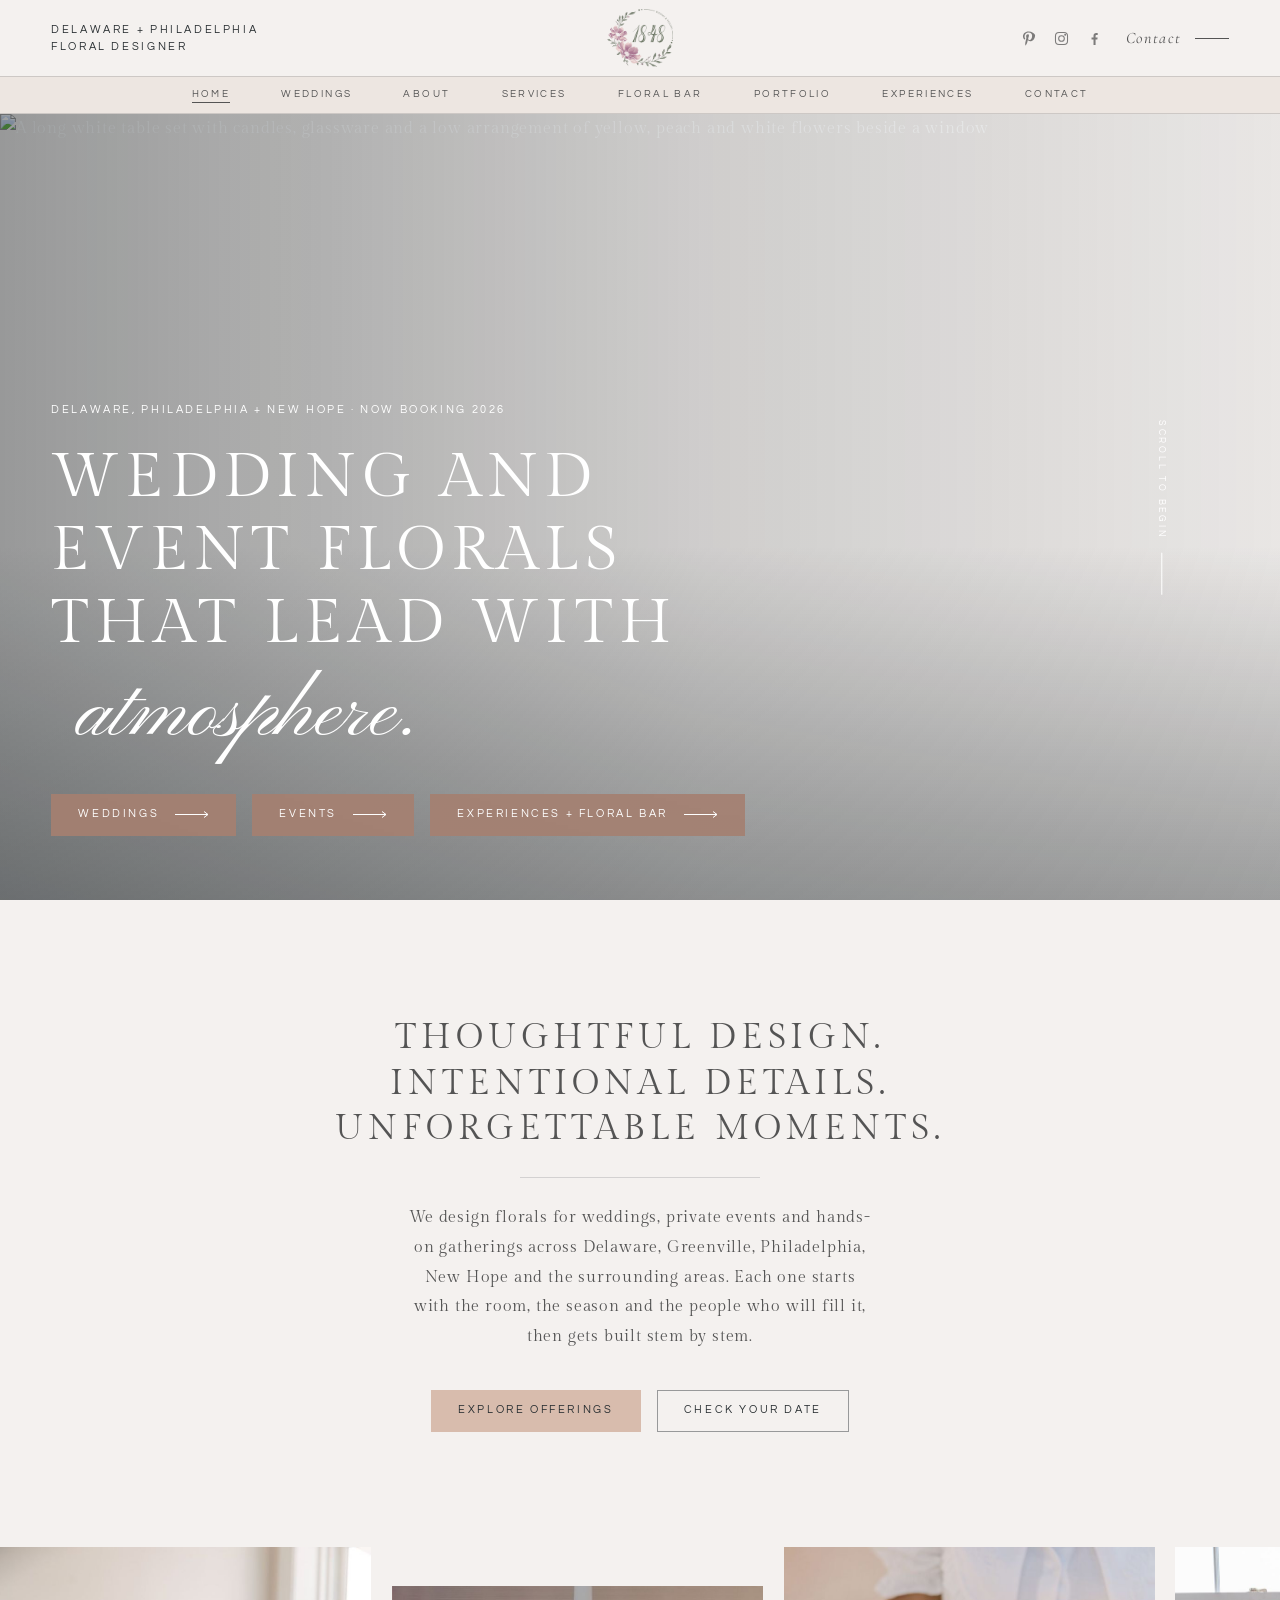
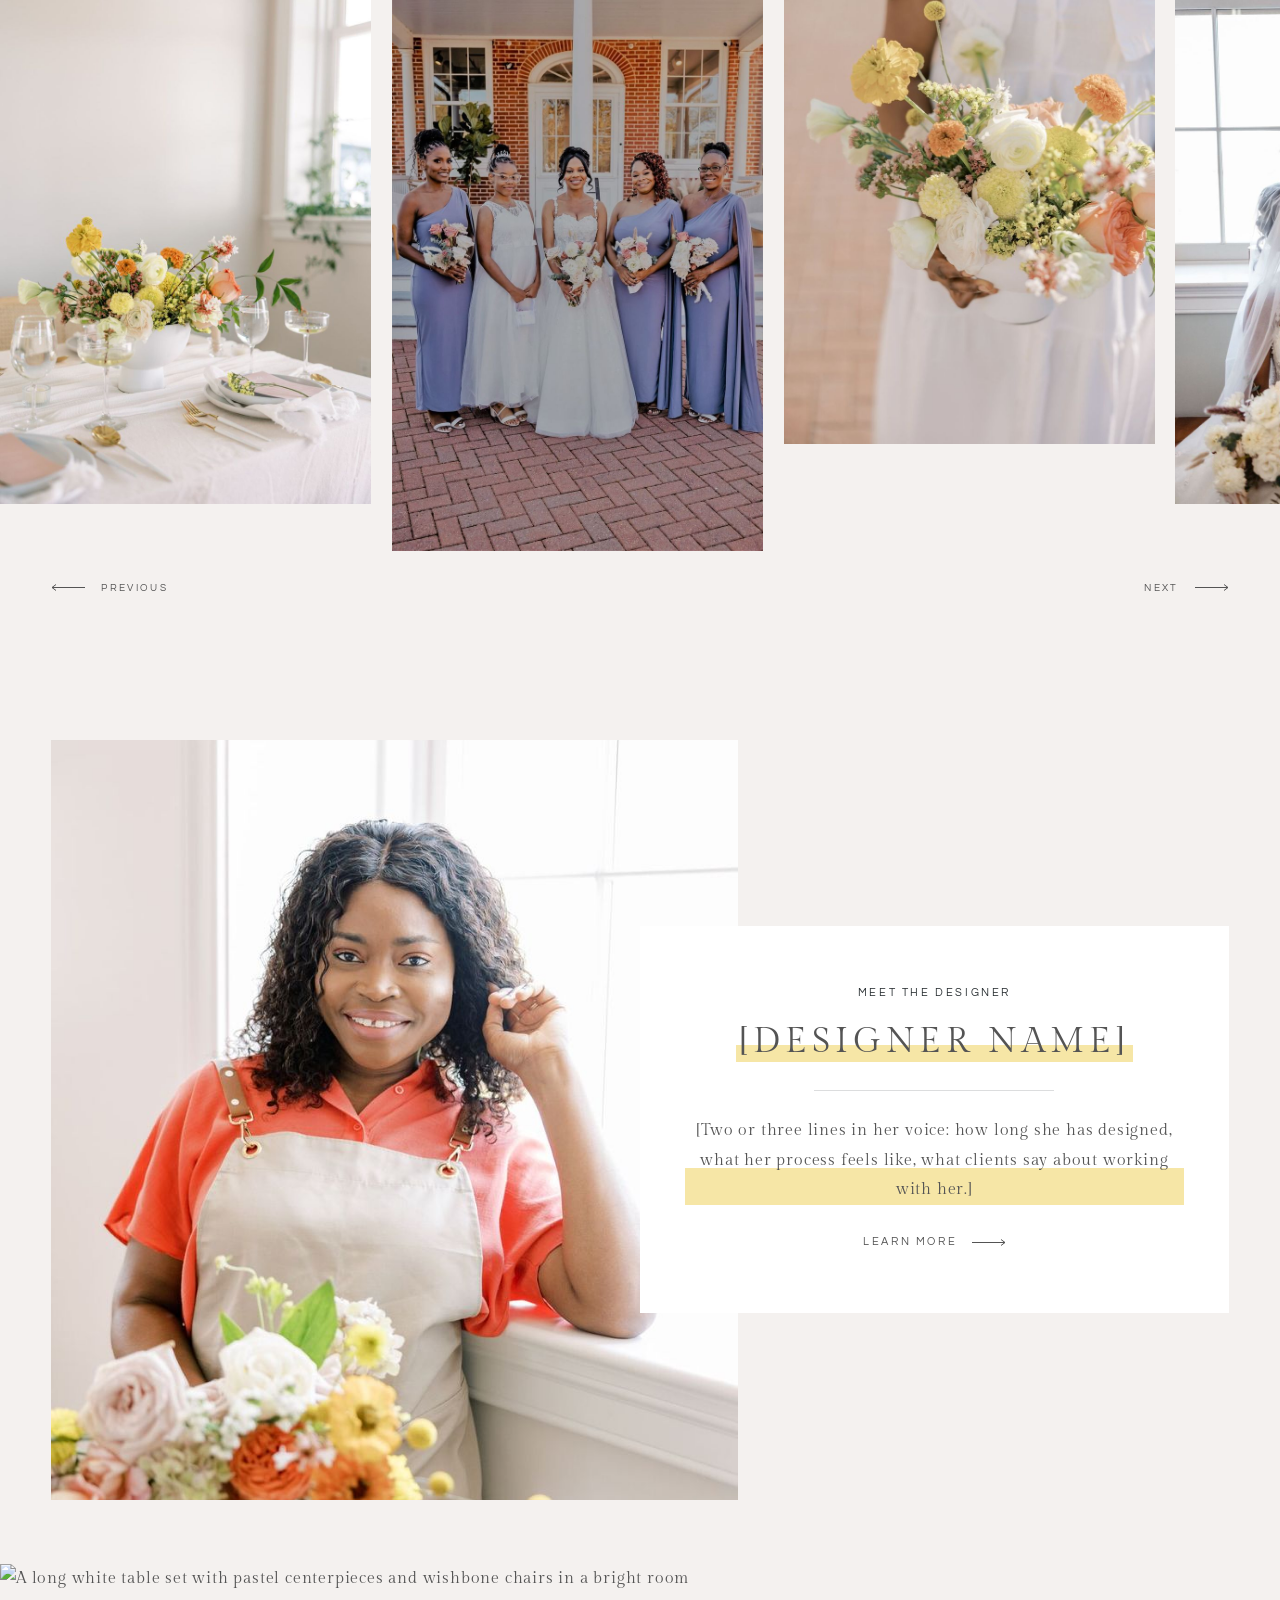
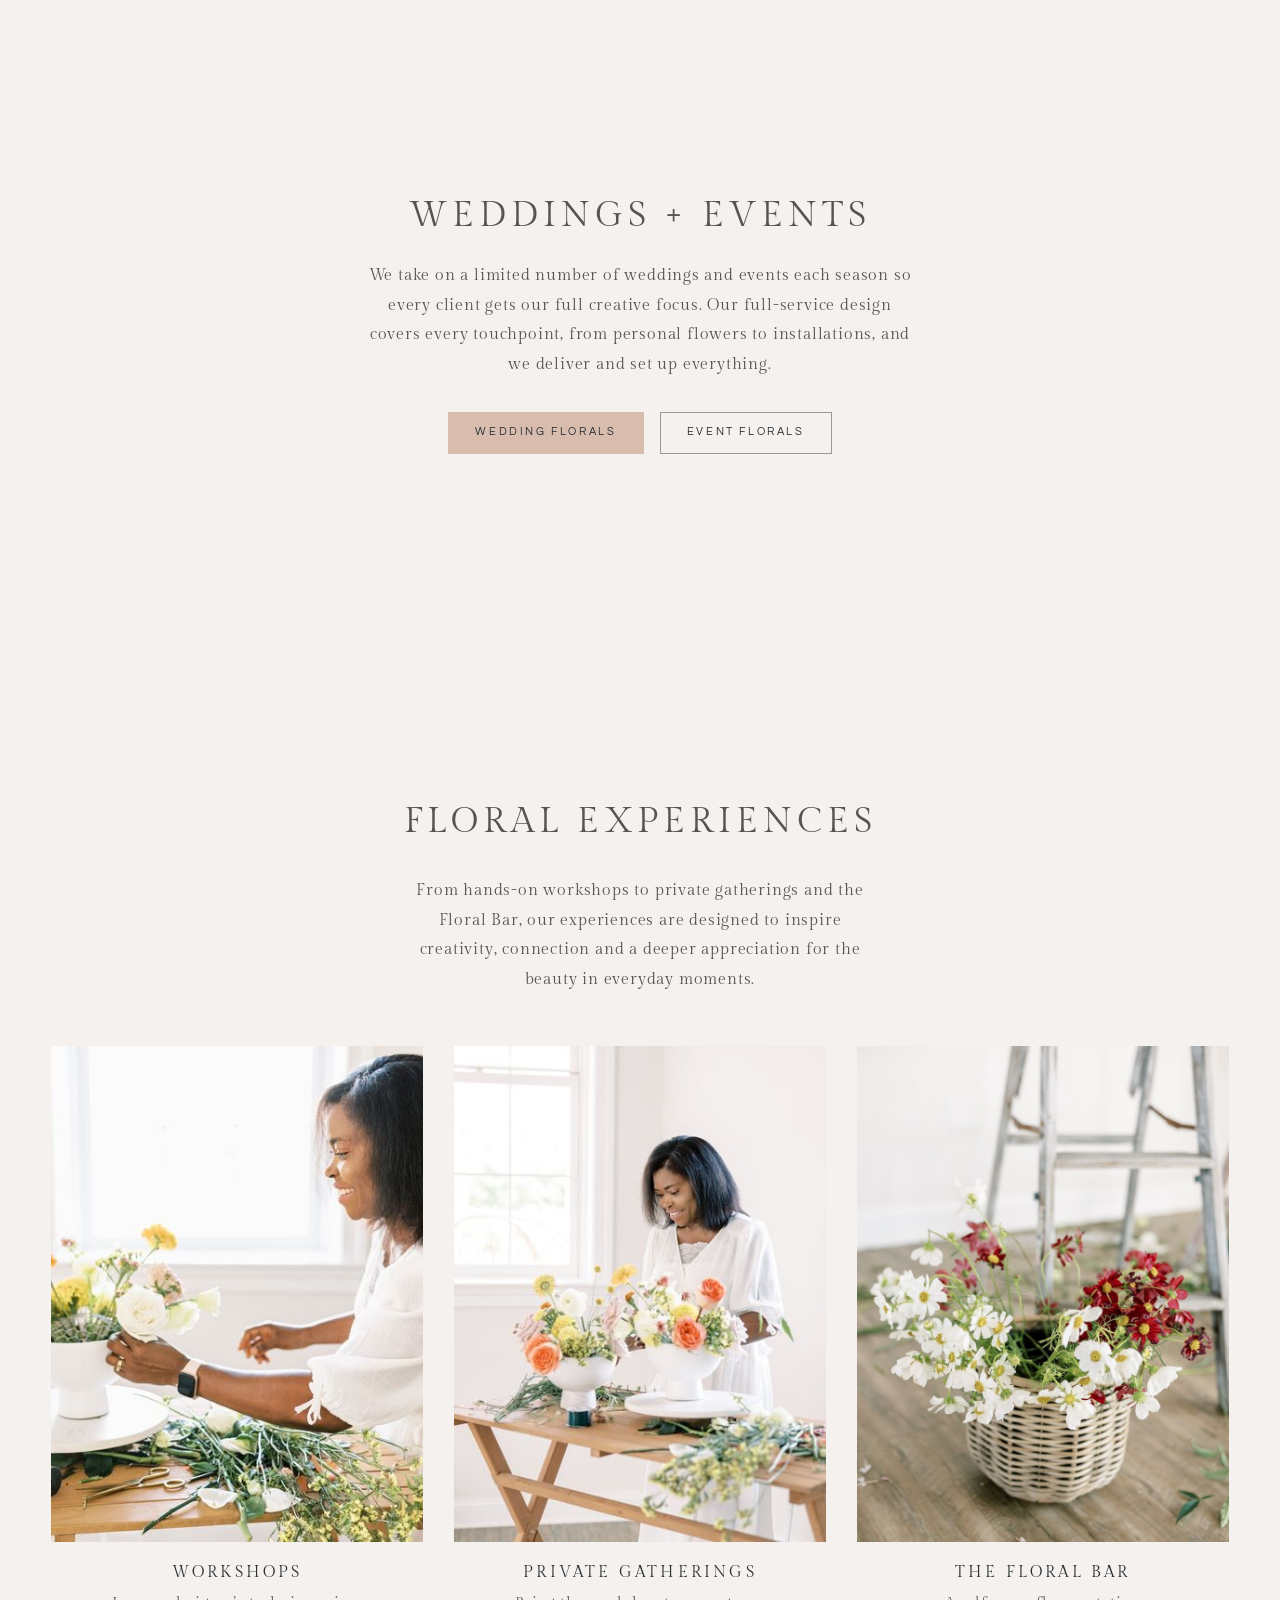
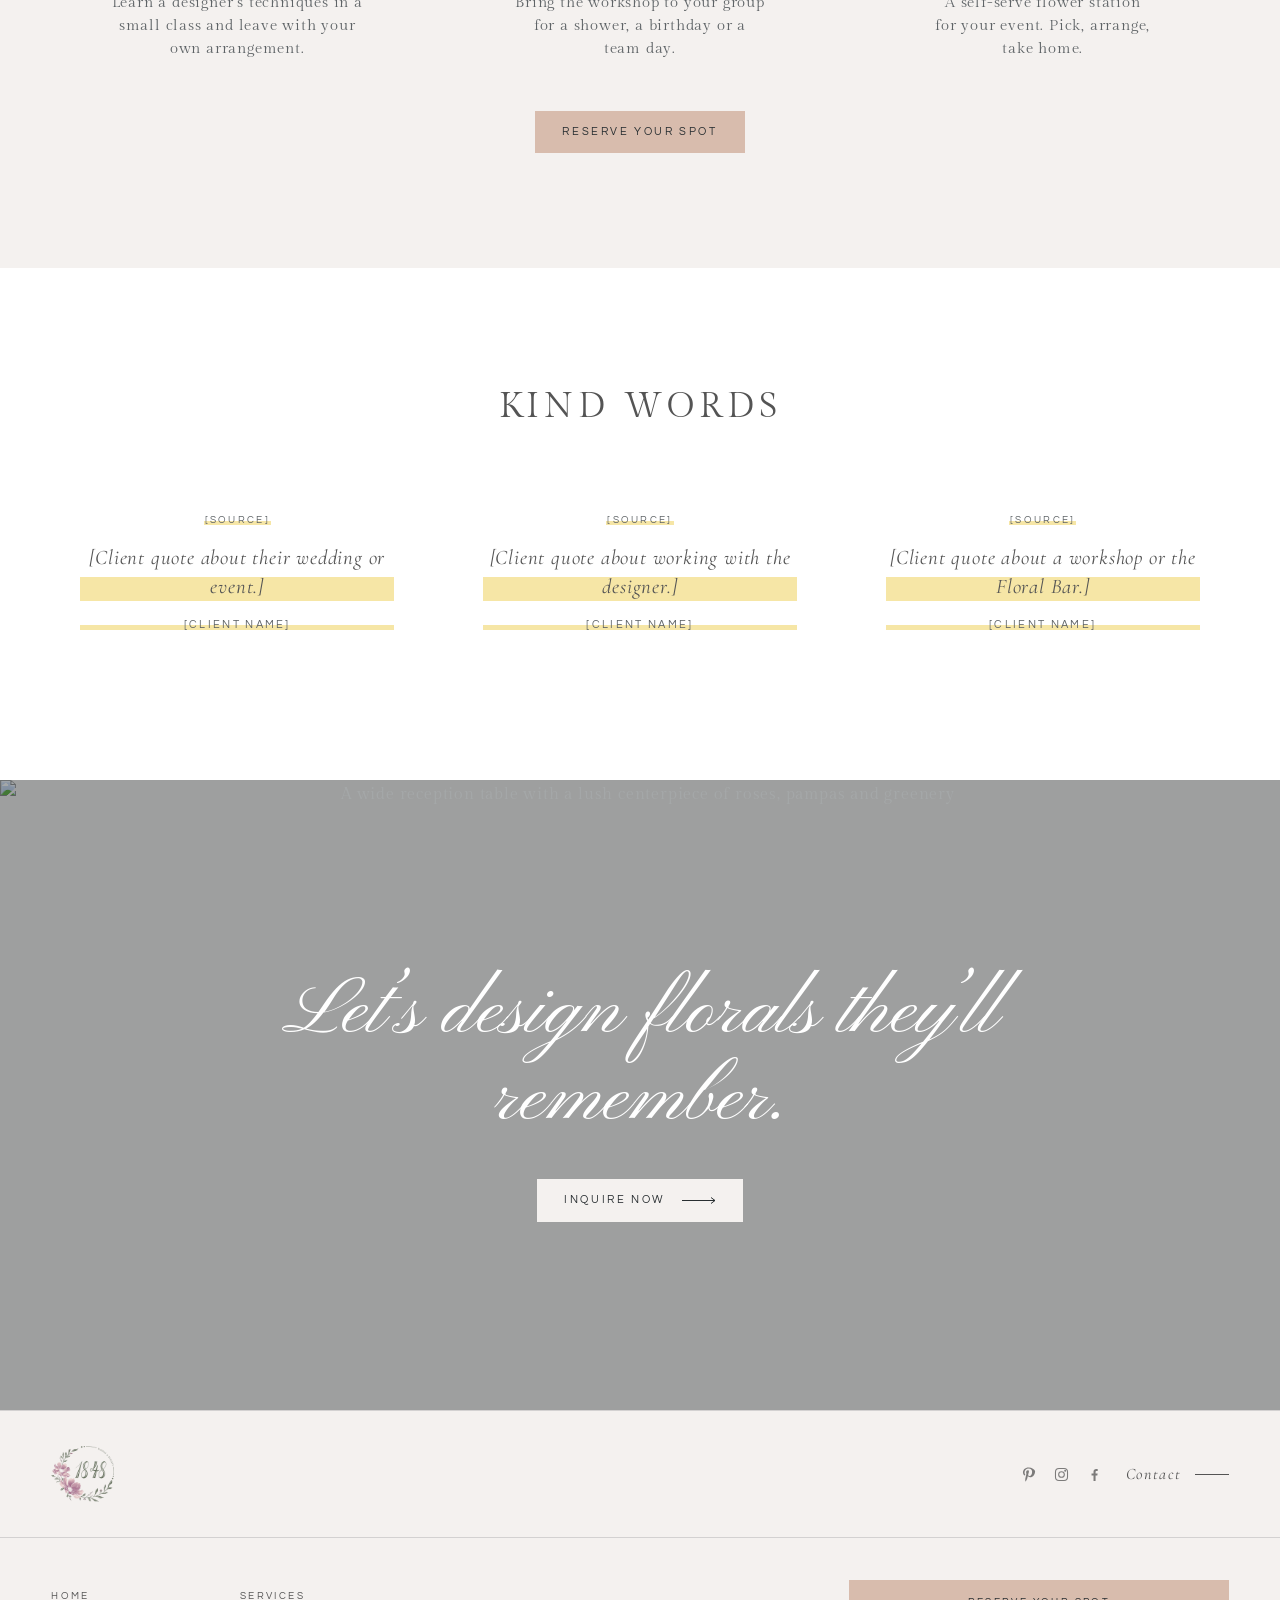
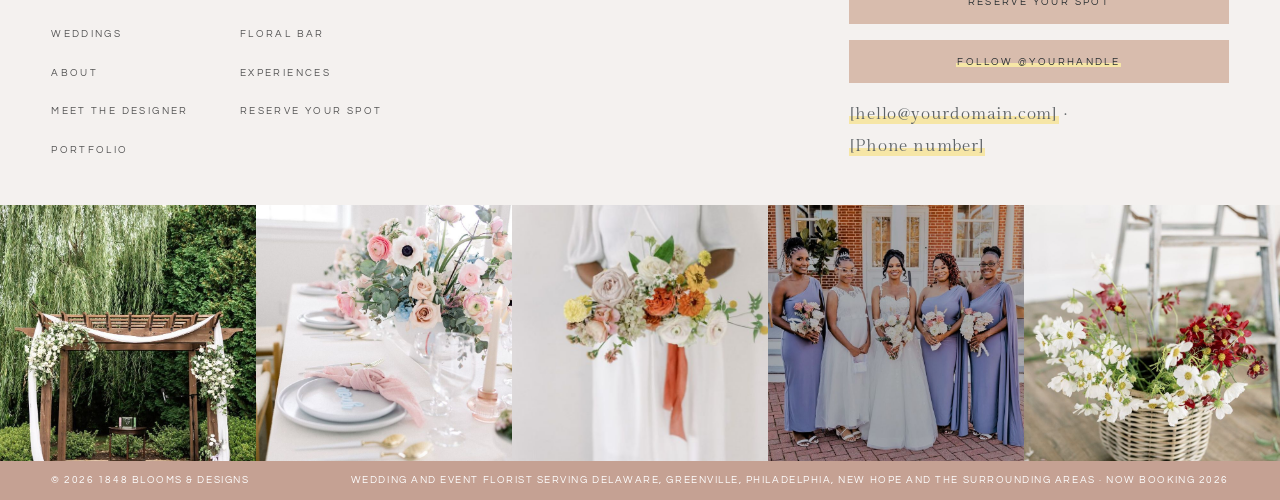
==== commit 1b6e5439: "SEO pass: wedding landing page, local schema, sitemap, meta tags, faster images - New weddings.html " ====
--- a/index.html
+++ b/index.html
@@ -3,41 +3,52 @@
 <head>
 <meta charset="utf-8">
 <meta name="viewport" content="width=device-width, initial-scale=1">
-<title>1848 Blooms &amp; Designs</title>
-<meta name="description" content="Floral design for weddings and meaningful gatherings in Delaware, Pennsylvania and beyond, plus hands-on floral experiences and the Floral Bar.">
+<title>Wedding &amp; Event Florist in Delaware &amp; Philadelphia | 1848 Blooms</title>
+<meta name="description" content="Wedding and event florist serving Delaware, Greenville, Philadelphia and New Hope. Bouquets, ceremony and reception florals and installations. Check your date.">
 
-<meta property="og:title" content="1848 Blooms &amp; Designs">
-<meta property="og:description" content="Floral design for weddings and meaningful gatherings in Delaware, Pennsylvania and beyond, plus hands-on floral experiences and the Floral Bar.">
+<link rel="canonical" href="https://1848bloomsanddesigns.com/">
+<meta property="og:site_name" content="1848 Blooms &amp; Designs">
+<meta property="og:locale" content="en_US">
+<meta property="og:title" content="Wedding &amp; Event Florist in Delaware &amp; Philadelphia | 1848 Blooms">
+<meta property="og:description" content="Wedding and event florist serving Delaware, Greenville, Philadelphia and New Hope. Bouquets, ceremony and reception florals and installations. Check your date.">
 <meta property="og:type" content="website">
-<meta property="og:image" content="assets/img/home-banner.jpg">
+<meta property="og:url" content="https://1848bloomsanddesigns.com/">
+<meta property="og:image" content="https://1848bloomsanddesigns.com/assets/img/home-banner.jpg">
+<meta property="og:image:width" content="1430">
+<meta property="og:image:height" content="953">
+<meta name="twitter:card" content="summary_large_image">
 <meta name="theme-color" content="#C5A193">
 <link rel="icon" type="image/png" href="assets/favicon.png">
-<link rel="stylesheet" href="assets/site.css?v=4">
+<link rel="apple-touch-icon" href="assets/favicon.png">
+<link rel="preload" as="image" href="assets/img/home-banner.jpg" imagesrcset="assets/img/sm/home-banner.jpg 800w, assets/img/home-banner.jpg 1430w" imagesizes="100vw" fetchpriority="high">
+<link rel="stylesheet" href="assets/site.css?v=3">
+<script type="application/ld+json">{"@context": "https://schema.org", "@type": "Florist", "@id": "https://1848bloomsanddesigns.com/#business", "name": "1848 Blooms & Designs", "url": "https://1848bloomsanddesigns.com/", "logo": "https://1848bloomsanddesigns.com/assets/logo.png", "image": ["https://1848bloomsanddesigns.com/assets/img/home-banner.jpg", "https://1848bloomsanddesigns.com/assets/img/kiss-arch.jpg", "https://1848bloomsanddesigns.com/assets/img/bouquet-bright.jpg"], "description": "Wedding and event florist serving Delaware, Greenville, Philadelphia, New Hope and the surrounding areas, plus hands-on floral workshops and the Floral Bar.", "areaServed": [{"@type": "State", "name": "Delaware"}, {"@type": "City", "name": "Greenville", "containedInPlace": {"@type": "State", "name": "Delaware"}}, {"@type": "City", "name": "Philadelphia", "containedInPlace": {"@type": "State", "name": "Pennsylvania"}}, {"@type": "City", "name": "New Hope", "containedInPlace": {"@type": "State", "name": "Pennsylvania"}}], "knowsAbout": ["Wedding flowers", "Bridal bouquets", "Ceremony arches", "Event florals", "Floral installations", "Floral workshops"]}</script>
+<script type="application/ld+json">{"@context": "https://schema.org", "@type": "WebSite", "name": "1848 Blooms & Designs", "url": "https://1848bloomsanddesigns.com/"}</script>
 </head>
 <body>
 <a class="skip" href="#main">Skip to content</a>
 <header class="hd"><div class="hd__top">
-  <p class="flank hd__tag">Delaware, Pennsylvania &amp; Beyond<br>Florist</p>
-  <a class="brand" href="index.html" aria-label="1848 Blooms &amp; Designs, home"><img src="assets/logo.png" width="86" height="76" alt="1848 Blooms &amp; Designs"></a>
-  <div class="hd__right"><span class="social"><a href="https://www.instagram.com/1848BloomsandDesigns" target="_blank" rel="noopener" aria-label="Instagram"><svg viewBox="0 0 24 24" fill="none" stroke="currentColor" stroke-width="1.5" aria-hidden="true"><rect x="3.500" y="3.500" width="17" height="17" rx="5"/><circle cx="12" cy="12" r="4"/><circle cx="17.200" cy="6.800" r=".6" fill="currentColor"/></svg></a><a href="https://www.facebook.com/1848BloomsandDesigns" target="_blank" rel="noopener" aria-label="Facebook"><svg viewBox="0 0 24 24" aria-hidden="true"><path d="M13.500 21v-7.500h2.500l.4-3h-2.900V8.600c0-.9.3-1.500 1.500-1.500h1.500V4.400c-.3 0-1.200-.1-2.200-.1-2.200 0-3.700 1.300-3.700 3.800v2.400H7.800v3h2.800V21h2.900z"/></svg></a><a href="https://www.tiktok.com/@1848bloomsanddesigns" target="_blank" rel="noopener" aria-label="TikTok"><svg viewBox="0 0 24 24" aria-hidden="true"><path d="M12.53.02c1.31-.02 2.61-.01 3.91-.02.08 1.53.63 3.09 1.75 4.17 1.12 1.11 2.7 1.62 4.24 1.79v4.03c-1.44-.05-2.89-.35-4.2-.97-.57-.26-1.1-.59-1.62-.93-.01 2.92.01 5.84-.02 8.75-.08 1.4-.54 2.79-1.35 3.94-1.31 1.92-3.58 3.17-5.91 3.21-1.43.08-2.86-.31-4.08-1.03-2.02-1.19-3.44-3.37-3.65-5.71-.02-.5-.03-1-.01-1.49.18-1.9 1.12-3.72 2.58-4.96 1.66-1.44 3.98-2.13 6.15-1.72.02 1.48-.04 2.96-.04 4.44-.99-.32-2.15-.23-3.02.37-.63.41-1.11 1.04-1.36 1.75-.21.51-.15 1.07-.14 1.61.24 1.64 1.82 3.02 3.5 2.87 1.12-.01 2.19-.66 2.77-1.61.19-.33.4-.67.41-1.06.1-1.79.06-3.57.07-5.36.01-4.03-.01-8.05.02-12.07z"/></svg></a><a href="https://www.linkedin.com/company/1848-blooms-and-designs/" target="_blank" rel="noopener" aria-label="LinkedIn"><svg viewBox="0 0 24 24" aria-hidden="true"><path d="M20.45 20.45h-3.56v-5.57c0-1.33-.02-3.04-1.85-3.04-1.85 0-2.14 1.45-2.14 2.94v5.67H9.35V9h3.41v1.56h.05c.48-.9 1.64-1.85 3.37-1.85 3.6 0 4.27 2.37 4.27 5.46v6.28zM5.34 7.43a2.06 2.06 0 1 1 0-4.13 2.06 2.06 0 0 1 0 4.13zM7.12 20.45H3.56V9h3.56v11.45z"/></svg></a></span><a class="contact-link" href="contact.html">Contact</a>
+  <p class="flank hd__tag">Delaware + Philadelphia<br>floral designer</p>
+  <a class="brand" href="index.html" aria-label="1848 Blooms &amp; Designs, home"><img src="assets/logo-sm.png" width="86" height="76" alt="1848 Blooms &amp; Designs"></a>
+  <div class="hd__right"><span class="social"><a href="#" aria-label="Pinterest"><svg viewBox="0 0 24 24" aria-hidden="true"><path d="M12.2 2C6.9 2 4.2 5.600 4.2 8.900c0 2 .8 3.800 2.400 4.400.3.100.5 0 .6-.3l.2-.9c.1-.3 0-.4-.2-.6-.5-.6-.8-1.300-.8-2.300 0-3 2.200-5.700 5.800-5.700 3.200 0 4.900 2 4.900 4.500 0 3.400-1.500 6.200-3.700 6.200-1.200 0-2.100-1-1.800-2.200.3-1.500 1-3.100 1-4.200 0-1-.5-1.800-1.600-1.800-1.300 0-2.300 1.300-2.300 3.100 0 1.100.4 1.900.4 1.900l-1.500 6.400c-.4 1.800-.1 4.200 0 4.400 0 .1.200.2.300.1.100-.2 1.800-2.200 2.300-4.200l.9-3.500c.5.900 1.800 1.600 3.200 1.600 4.200 0 7-3.800 7-8.900C20.200 5 17 2 12.200 2z"/></svg></a><a href="#" aria-label="Instagram"><svg viewBox="0 0 24 24" fill="none" stroke="currentColor" stroke-width="1.5" aria-hidden="true"><rect x="3.500" y="3.500" width="17" height="17" rx="5"/><circle cx="12" cy="12" r="4"/><circle cx="17.200" cy="6.800" r=".6" fill="currentColor"/></svg></a><a href="#" aria-label="Facebook"><svg viewBox="0 0 24 24" aria-hidden="true"><path d="M13.500 21v-7.500h2.500l.4-3h-2.900V8.600c0-.9.3-1.500 1.500-1.500h1.500V4.400c-.3 0-1.200-.1-2.200-.1-2.200 0-3.700 1.300-3.700 3.800v2.400H7.800v3h2.800V21h2.900z"/></svg></a></span><a class="contact-link" href="contact.html">Contact</a>
     <button class="menu-btn" type="button" aria-expanded="false" aria-controls="mnav"><i aria-hidden="true"></i><span>Menu</span></button></div>
 </div></header>
-<nav class="primary" aria-label="Main"><a href="index.html" aria-current="page">Home</a><a href="about.html">About</a><a href="services.html">Services</a><a href="floral-bar.html">Floral Bar</a><a href="portfolio.html">Portfolio</a><a href="experiences.html">Experiences</a><a href="contact.html">Contact</a></nav>
+<nav class="primary" aria-label="Main"><a href="index.html" aria-current="page">Home</a><a href="weddings.html">Weddings</a><a href="about.html">About</a><a href="services.html">Services</a><a href="floral-bar.html">Floral Bar</a><a href="portfolio.html">Portfolio</a><a href="experiences.html">Experiences</a><a href="contact.html">Contact</a></nav>
 <nav class="mnav" id="mnav" aria-label="Menu">
-  <ul><li><a href="index.html">Home</a></li><li><a href="about.html">About</a></li><li><a href="designer.html">Meet the designer</a></li><li><a href="services.html">Services</a></li><li><a href="floral-bar.html">Floral Bar</a></li><li><a href="portfolio.html">Portfolio</a></li><li><a href="experiences.html">Experiences</a></li><li><a href="reserve.html">Reserve your spot</a></li><li><a href="contact.html">Contact</a></li></ul>
-  <div class="foot-line"><span>Serving Delaware, Pennsylvania &amp; Beyond</span><span>Now booking 2026</span></div>
+  <ul><li><a href="index.html">Home</a></li><li><a href="weddings.html">Weddings</a></li><li><a href="about.html">About</a></li><li><a href="designer.html">Meet the designer</a></li><li><a href="services.html">Services</a></li><li><a href="floral-bar.html">Floral Bar</a></li><li><a href="portfolio.html">Portfolio</a></li><li><a href="experiences.html">Experiences</a></li><li><a href="reserve.html">Reserve your spot</a></li><li><a href="contact.html">Contact</a></li></ul>
+  <div class="foot-line"><span>Serving Delaware, Philadelphia + New Hope</span><span>Now booking 2026</span></div>
 </nav>
 <main id="main">
 
 <section class="hero">
-  <img class="hero__img" src="assets/img/home-banner.jpg" width="1430" height="953" alt="A long white table set with candles, glassware and a low arrangement of yellow, peach and white flowers beside a window" fetchpriority="high" >
+  <img class="hero__img" src="assets/img/home-banner.jpg" srcset="assets/img/sm/home-banner.jpg 800w, assets/img/home-banner.jpg 1430w" sizes="100vw" width="1430" height="953" alt="A long white table set with candles, glassware and a low arrangement of yellow, peach and white flowers beside a window" fetchpriority="high" >
   <div class="hero__body">
-    <span class="eyebrow">Delaware, Pennsylvania &amp; Beyond &middot; Now booking 2026</span>
-    <h1>Nature inspired garden style <span class="script">florals.</span></h1>
+    <span class="eyebrow">Delaware, Philadelphia + New Hope &middot; Now booking 2026</span>
+    <h1>Wedding and event florals that lead with <span class="script">atmosphere.</span></h1>
     <div class="btn-row">
-      <a class="btn btn--arrow" href="services.html">Weddings + events</a>
-      <a class="btn btn--arrow" href="floral-bar.html">Floral Bar</a>
-      <a class="btn btn--arrow" href="experiences.html">Experiences</a>
+      <a class="btn btn--arrow" href="weddings.html">Weddings</a>
+      <a class="btn btn--arrow" href="services.html#events">Events</a>
+      <a class="btn btn--arrow" href="experiences.html">Experiences + Floral Bar</a>
     </div>
   </div>
   <span class="scroll-cue" aria-hidden="true">Scroll to begin</span>
@@ -47,33 +58,33 @@
   <div class="wrap">
     <h2 class="dsp">Thoughtful design. Intentional details. Unforgettable moments.</h2>
     <span class="rule"></span>
-    <p>We design florals for weddings, private events and hands-on gatherings. Each one starts with the room, the season and the people who will fill it, then gets built stem by stem.</p>
-    <div class="btn-row"><a class="btn" href="services.html">Explore offerings</a></div>
+    <p>We design florals for weddings, private events and hands-on gatherings across Delaware, Greenville, Philadelphia, New Hope and the surrounding areas. Each one starts with the room, the season and the people who will fill it, then gets built stem by stem.</p>
+    <div class="btn-row"><a class="btn" href="services.html">Explore offerings</a><a class="btn btn--ghost" href="contact.html">Check your date</a></div>
   </div>
 </section>
 
 <section class="rail-wrap" aria-label="Recent work">
-  <div class="rail" data-rail><figure style="--ar:0.667"><img src="assets/img/table-window.jpg" width="1067" height="1600" alt="Table window by 1848 Blooms &amp; Designs" loading="lazy" decoding="async" ></figure><figure style="--ar:0.656"><img src="assets/img/bridesmaids.jpg" width="1049" height="1600" alt="Bridesmaids by 1848 Blooms &amp; Designs" loading="lazy" decoding="async" ></figure><figure style="--ar:0.747"><img src="assets/img/bouquet-bright.jpg" width="1195" height="1600" alt="Bouquet bright by 1848 Blooms &amp; Designs" loading="lazy" decoding="async" ></figure><figure style="--ar:0.667"><img src="assets/img/couple-window.jpg" width="1067" height="1600" alt="Couple window by 1848 Blooms &amp; Designs" loading="lazy" decoding="async" ></figure><figure style="--ar:0.667"><img src="assets/img/pastel-table-a.jpg" width="1067" height="1600" alt="Pastel table a by 1848 Blooms &amp; Designs" loading="lazy" decoding="async" ></figure><figure style="--ar:1.501"><img src="assets/img/arch-pampas.jpg" width="1600" height="1066" alt="Arch pampas by 1848 Blooms &amp; Designs" loading="lazy" decoding="async" ></figure><figure style="--ar:0.667"><img src="assets/img/bouquet-chair.jpg" width="1067" height="1600" alt="Bouquet chair by 1848 Blooms &amp; Designs" loading="lazy" decoding="async" ></figure><figure style="--ar:1.5"><img src="assets/img/installation-hanging.jpg" width="1600" height="1067" alt="Installation hanging by 1848 Blooms &amp; Designs" loading="lazy" decoding="async" ></figure><figure style="--ar:0.667"><img src="assets/img/tablescape-citrus.jpg" width="1067" height="1600" alt="Tablescape citrus by 1848 Blooms &amp; Designs" loading="lazy" decoding="async" ></figure><figure style="--ar:1.5"><img src="assets/img/bouquet-ribbon.jpg" width="1600" height="1067" alt="Bouquet ribbon by 1848 Blooms &amp; Designs" loading="lazy" decoding="async" ></figure></div>
+  <div class="rail" data-rail><figure style="--ar:0.667"><img src="assets/img/table-window.jpg" srcset="assets/img/sm/table-window.jpg 800w, assets/img/table-window.jpg 1067w" sizes="(max-width: 560px) 68vw, (max-width: 1450px) 29vw, 420px" width="1067" height="1600" alt="A bright table by a window with a centerpiece of yellow and orange flowers" loading="lazy" decoding="async" ></figure><figure style="--ar:0.656"><img src="assets/img/bridesmaids.jpg" srcset="assets/img/sm/bridesmaids.jpg 800w, assets/img/bridesmaids.jpg 1049w" sizes="(max-width: 560px) 68vw, (max-width: 1450px) 29vw, 420px" width="1049" height="1600" alt="Bridesmaids in lavender dresses holding white bouquets on a brick patio" loading="lazy" decoding="async" ></figure><figure style="--ar:0.747"><img src="assets/img/bouquet-bright.jpg" srcset="assets/img/sm/bouquet-bright.jpg 800w, assets/img/bouquet-bright.jpg 1195w" sizes="(max-width: 560px) 68vw, (max-width: 1450px) 29vw, 420px" width="1195" height="1600" alt="A bright bridal bouquet of yellow, coral and blush flowers held against a white dress" loading="lazy" decoding="async" ></figure><figure style="--ar:0.667"><img src="assets/img/couple-window.jpg" srcset="assets/img/sm/couple-window.jpg 800w, assets/img/couple-window.jpg 1067w" sizes="(max-width: 560px) 68vw, (max-width: 1450px) 29vw, 420px" width="1067" height="1600" alt="A bride and groom sharing a quiet moment at a window, her bouquet in hand" loading="lazy" decoding="async" ></figure><figure style="--ar:0.667"><img src="assets/img/pastel-table-a.jpg" srcset="assets/img/sm/pastel-table-a.jpg 800w, assets/img/pastel-table-a.jpg 1067w" sizes="(max-width: 560px) 68vw, (max-width: 1450px) 29vw, 420px" width="1067" height="1600" alt="A pink and cream event table with a tall pastel arrangement and a taper candle" loading="lazy" decoding="async" ></figure><figure style="--ar:1.501"><img src="assets/img/arch-pampas.jpg" srcset="assets/img/sm/arch-pampas.jpg 800w, assets/img/arch-pampas.jpg 1600w" sizes="(max-width: 560px) 68vw, (max-width: 1450px) 29vw, 420px" width="1600" height="1066" alt="A wooden triangle ceremony arch dressed with pampas grass and dried flowers" loading="lazy" decoding="async" ></figure><figure style="--ar:0.667"><img src="assets/img/bouquet-chair.jpg" srcset="assets/img/sm/bouquet-chair.jpg 800w, assets/img/bouquet-chair.jpg 1067w" sizes="(max-width: 560px) 68vw, (max-width: 1450px) 29vw, 420px" width="1067" height="1600" alt="A pink and blue bouquet with a pale blue ribbon resting on a wooden chair" loading="lazy" decoding="async" ></figure><figure style="--ar:1.5"><img src="assets/img/installation-hanging.jpg" srcset="assets/img/sm/installation-hanging.jpg 800w, assets/img/installation-hanging.jpg 1600w" sizes="(max-width: 560px) 68vw, (max-width: 1450px) 29vw, 420px" width="1600" height="1067" alt="A long hanging floral installation of pink, magenta and white flowers" loading="lazy" decoding="async" ></figure><figure style="--ar:0.667"><img src="assets/img/tablescape-citrus.jpg" srcset="assets/img/sm/tablescape-citrus.jpg 800w, assets/img/tablescape-citrus.jpg 1067w" sizes="(max-width: 560px) 68vw, (max-width: 1450px) 29vw, 420px" width="1067" height="1600" alt="A centerpiece of orange roses and yellow blooms on a linen-covered table" loading="lazy" decoding="async" ></figure><figure style="--ar:1.5"><img src="assets/img/bouquet-ribbon.jpg" srcset="assets/img/sm/bouquet-ribbon.jpg 800w, assets/img/bouquet-ribbon.jpg 1600w" sizes="(max-width: 560px) 68vw, (max-width: 1450px) 29vw, 420px" width="1600" height="1067" alt="A pastel and coral bouquet tied with a rust-colored ribbon" loading="lazy" decoding="async" ></figure></div>
   <div class="rail-ctl"><button type="button" class="prev" data-prev><i></i>Previous</button><button type="button" class="next" data-next>Next<i></i></button></div>
 </section>
 
 <section class="bio">
-  <div class="bio__img"><img src="assets/img/designer-smile.jpg" width="1067" height="1600" alt="The designer smiling in a beige apron, holding a bouquet of white, yellow and orange flowers" loading="lazy" decoding="async" ></div>
+  <div class="bio__img"><img src="assets/img/designer-smile.jpg" srcset="assets/img/sm/designer-smile.jpg 800w, assets/img/designer-smile.jpg 1067w" sizes="(max-width: 900px) 100vw, 50vw" width="1067" height="1600" alt="The designer smiling in a beige apron, holding a bouquet of white, yellow and orange flowers" loading="lazy" decoding="async" ></div>
   <div class="bio__card">
     <span class="eyebrow">Meet the designer</span>
-    <h2 class="dsp">Irene Acquah</h2>
+    <h2 class="dsp"><span class="ph">[Designer name]</span></h2>
     <span class="rule"></span>
-    <p>I am so glad you’re here. I’m Irene, lead designer of 1848 Blooms and Designs, where I pour my heart into creating beautiful nature inspired florals and arrangements.</p>
+    <p class="ph">[Two or three lines in her voice: how long she has designed, what her process feels like, what clients say about working with her.]</p>
     <a class="arrow-link" href="designer.html">Learn more</a>
   </div>
 </section>
 
 <section class="feature">
-  <img src="assets/img/table-long-pastel.jpg" width="1600" height="1067" alt="A long white table set with pastel centerpieces and wishbone chairs in a bright room" loading="lazy" decoding="async" >
+  <img src="assets/img/table-long-pastel.jpg" srcset="assets/img/sm/table-long-pastel.jpg 800w, assets/img/table-long-pastel.jpg 1600w" sizes="100vw" width="1600" height="1067" alt="A long white table set with pastel centerpieces and wishbone chairs in a bright room" loading="lazy" decoding="async" >
   <div class="feature__card">
     <h2 class="dsp">Weddings + events</h2>
     <p>We take on a limited number of weddings and events each season so every client gets our full creative focus. Our full-service design covers every touchpoint, from personal flowers to installations, and we deliver and set up everything.</p>
-    <a class="btn" href="services.html">View the details</a>
+    <div class="btn-row btn-row--center" style="margin-top:0"><a class="btn" href="weddings.html">Wedding florals</a><a class="btn btn--ghost" href="services.html#events">Event florals</a></div>
   </div>
 </section>
 
@@ -82,9 +93,9 @@
     <h2 class="dsp" style="text-align:center">Floral experiences</h2>
     <p class="sec-intro">From hands-on workshops to private gatherings and the Floral Bar, our experiences are designed to inspire creativity, connection and a deeper appreciation for the beauty in everyday moments.</p>
     <div class="cards">
-      <figure><a href="experiences.html"><div class="ph-img"><img src="assets/img/designing-table.jpg" width="1600" height="1067" alt="A florist arranging yellow and white flowers at a table in a bright room" loading="lazy" decoding="async" style="object-position:70% 50%"></div><h3>Workshops</h3></a><figcaption><p>Learn a designer’s techniques in a small class and leave with your own arrangement.</p></figcaption></figure>
-      <figure><a href="experiences.html"><div class="ph-img"><img src="assets/img/designer-making.jpg" width="1600" height="1067" alt="A designer arranging flowers in white bowls at a wooden table" loading="lazy" decoding="async" style="object-position:30% 50%"></div><h3>Private gatherings</h3></a><figcaption><p>Bring the workshop to your group for a shower, a birthday or a team day.</p></figcaption></figure>
-      <figure><a href="floral-bar.html"><div class="ph-img"><img src="assets/img/ladder-daisies.jpg" width="1067" height="1600" alt="Daisies and cosmos in a woven basket at the foot of a wooden ladder" loading="lazy" decoding="async" ></div><h3>The Floral Bar</h3></a><figcaption><p>A self-serve flower station for your event. Pick, arrange, take home.</p></figcaption></figure>
+      <figure><a href="experiences.html"><div class="ph-img"><img src="assets/img/designing-table.jpg" srcset="assets/img/sm/designing-table.jpg 800w, assets/img/designing-table.jpg 1600w" sizes="(max-width: 860px) 100vw, 33vw" width="1600" height="1067" alt="A florist arranging yellow and white flowers at a table in a bright room" loading="lazy" decoding="async" style="object-position:70% 50%"></div><h3>Workshops</h3></a><figcaption><p>Learn a designer’s techniques in a small class and leave with your own arrangement.</p></figcaption></figure>
+      <figure><a href="experiences.html"><div class="ph-img"><img src="assets/img/designer-making.jpg" srcset="assets/img/sm/designer-making.jpg 800w, assets/img/designer-making.jpg 1600w" sizes="(max-width: 860px) 100vw, 33vw" width="1600" height="1067" alt="A designer arranging flowers in white bowls at a wooden table" loading="lazy" decoding="async" style="object-position:30% 50%"></div><h3>Private gatherings</h3></a><figcaption><p>Bring the workshop to your group for a shower, a birthday or a team day.</p></figcaption></figure>
+      <figure><a href="floral-bar.html"><div class="ph-img"><img src="assets/img/ladder-daisies.jpg" srcset="assets/img/sm/ladder-daisies.jpg 800w, assets/img/ladder-daisies.jpg 1067w" sizes="(max-width: 860px) 100vw, 33vw" width="1067" height="1600" alt="Daisies and cosmos in a woven basket at the foot of a wooden ladder" loading="lazy" decoding="async" ></div><h3>The Floral Bar</h3></a><figcaption><p>A self-serve flower station for your event. Pick, arrange, take home.</p></figcaption></figure>
     </div>
     <div class="btn-row btn-row--center" style="margin-top:clamp(2.2rem,4vw,3.6rem)"><a class="btn" href="reserve.html">Reserve your spot</a></div>
   </div>
@@ -102,20 +113,21 @@
 </section>
 
 <section class="closing">
-  <img src="assets/img/centerpiece-wide-b.jpg" width="1600" height="1067" alt="A wide table with a lush centerpiece of roses, pampas and greenery" loading="lazy" decoding="async" >
+  <img src="assets/img/centerpiece-wide-b.jpg" srcset="assets/img/sm/centerpiece-wide-b.jpg 800w, assets/img/centerpiece-wide-b.jpg 1600w" sizes="100vw" width="1600" height="1067" alt="A wide reception table with a lush centerpiece of roses, pampas and greenery" loading="lazy" decoding="async" >
   <div><span class="script">Let’s design florals they’ll remember.</span><a class="btn btn--cream btn--arrow" href="contact.html">Inquire now</a></div>
 </section>
 
 </main>
 <footer class="site-footer">
-  <div class="f-top"><a class="brand" href="index.html" aria-label="1848 Blooms &amp; Designs, home"><img src="assets/logo.png" width="86" height="76" alt="1848 Blooms &amp; Designs"></a><div class="hd__right"><span class="social"><a href="https://www.instagram.com/1848BloomsandDesigns" target="_blank" rel="noopener" aria-label="Instagram"><svg viewBox="0 0 24 24" fill="none" stroke="currentColor" stroke-width="1.5" aria-hidden="true"><rect x="3.500" y="3.500" width="17" height="17" rx="5"/><circle cx="12" cy="12" r="4"/><circle cx="17.200" cy="6.800" r=".6" fill="currentColor"/></svg></a><a href="https://www.facebook.com/1848BloomsandDesigns" target="_blank" rel="noopener" aria-label="Facebook"><svg viewBox="0 0 24 24" aria-hidden="true"><path d="M13.500 21v-7.500h2.500l.4-3h-2.900V8.600c0-.9.3-1.500 1.500-1.500h1.500V4.400c-.3 0-1.200-.1-2.200-.1-2.200 0-3.700 1.300-3.700 3.800v2.400H7.800v3h2.800V21h2.900z"/></svg></a><a href="https://www.tiktok.com/@1848bloomsanddesigns" target="_blank" rel="noopener" aria-label="TikTok"><svg viewBox="0 0 24 24" aria-hidden="true"><path d="M12.53.02c1.31-.02 2.61-.01 3.91-.02.08 1.53.63 3.09 1.75 4.17 1.12 1.11 2.7 1.62 4.24 1.79v4.03c-1.44-.05-2.89-.35-4.2-.97-.57-.26-1.1-.59-1.62-.93-.01 2.92.01 5.84-.02 8.75-.08 1.4-.54 2.79-1.35 3.94-1.31 1.92-3.58 3.17-5.91 3.21-1.43.08-2.86-.31-4.08-1.03-2.02-1.19-3.44-3.37-3.65-5.71-.02-.5-.03-1-.01-1.49.18-1.9 1.12-3.72 2.58-4.96 1.66-1.44 3.98-2.13 6.15-1.72.02 1.48-.04 2.96-.04 4.44-.99-.32-2.15-.23-3.02.37-.63.41-1.11 1.04-1.36 1.75-.21.51-.15 1.07-.14 1.61.24 1.64 1.82 3.02 3.5 2.87 1.12-.01 2.19-.66 2.77-1.61.19-.33.4-.67.41-1.06.1-1.79.06-3.57.07-5.36.01-4.03-.01-8.05.02-12.07z"/></svg></a><a href="https://www.linkedin.com/company/1848-blooms-and-designs/" target="_blank" rel="noopener" aria-label="LinkedIn"><svg viewBox="0 0 24 24" aria-hidden="true"><path d="M20.45 20.45h-3.56v-5.57c0-1.33-.02-3.04-1.85-3.04-1.85 0-2.14 1.45-2.14 2.94v5.67H9.35V9h3.41v1.56h.05c.48-.9 1.64-1.85 3.37-1.85 3.6 0 4.27 2.37 4.27 5.46v6.28zM5.34 7.43a2.06 2.06 0 1 1 0-4.13 2.06 2.06 0 0 1 0 4.13zM7.12 20.45H3.56V9h3.56v11.45z"/></svg></a></span><a class="contact-link" href="contact.html">Contact</a></div></div>
+  <div class="f-top"><a class="brand" href="index.html" aria-label="1848 Blooms &amp; Designs, home"><img src="assets/logo-sm.png" width="86" height="76" alt="1848 Blooms &amp; Designs"></a><div class="hd__right"><span class="social"><a href="#" aria-label="Pinterest"><svg viewBox="0 0 24 24" aria-hidden="true"><path d="M12.2 2C6.9 2 4.2 5.600 4.2 8.900c0 2 .8 3.800 2.400 4.400.3.100.5 0 .6-.3l.2-.9c.1-.3 0-.4-.2-.6-.5-.6-.8-1.300-.8-2.300 0-3 2.200-5.700 5.800-5.700 3.200 0 4.900 2 4.900 4.500 0 3.400-1.500 6.200-3.700 6.200-1.200 0-2.100-1-1.800-2.200.3-1.500 1-3.100 1-4.200 0-1-.5-1.800-1.600-1.800-1.300 0-2.300 1.300-2.300 3.100 0 1.100.4 1.900.4 1.900l-1.500 6.400c-.4 1.800-.1 4.200 0 4.400 0 .1.200.2.300.1.100-.2 1.800-2.200 2.300-4.200l.9-3.500c.5.900 1.800 1.600 3.200 1.600 4.200 0 7-3.800 7-8.900C20.200 5 17 2 12.200 2z"/></svg></a><a href="#" aria-label="Instagram"><svg viewBox="0 0 24 24" fill="none" stroke="currentColor" stroke-width="1.5" aria-hidden="true"><rect x="3.500" y="3.500" width="17" height="17" rx="5"/><circle cx="12" cy="12" r="4"/><circle cx="17.200" cy="6.800" r=".6" fill="currentColor"/></svg></a><a href="#" aria-label="Facebook"><svg viewBox="0 0 24 24" aria-hidden="true"><path d="M13.500 21v-7.500h2.500l.4-3h-2.900V8.600c0-.9.3-1.500 1.500-1.500h1.500V4.400c-.3 0-1.200-.1-2.200-.1-2.200 0-3.700 1.300-3.700 3.800v2.400H7.800v3h2.800V21h2.900z"/></svg></a></span><a class="contact-link" href="contact.html">Contact</a></div></div>
   <div class="f-mid">
-    <ul><li><a href="index.html">Home</a></li><li><a href="about.html">About</a></li><li><a href="designer.html">Meet the designer</a></li><li><a href="portfolio.html">Portfolio</a></li></ul>
+    <ul><li><a href="index.html">Home</a></li><li><a href="weddings.html">Weddings</a></li><li><a href="about.html">About</a></li><li><a href="designer.html">Meet the designer</a></li><li><a href="portfolio.html">Portfolio</a></li></ul>
     <ul><li><a href="services.html">Services</a></li><li><a href="floral-bar.html">Floral Bar</a></li><li><a href="experiences.html">Experiences</a></li><li><a href="reserve.html">Reserve your spot</a></li></ul>
-    <div class="f-btns"><a class="btn" href="reserve.html">Reserve your spot</a><a class="btn" href="https://docs.google.com/forms/d/e/1FAIpQLSezvMAhJgHH2pi5c92ohipBKujeKQc1tmaTfEVaxycdIquB6Q/viewform?usp=header" target="_blank" rel="noopener">Wedding inquiry</a></div>
+    <div class="f-btns"><a class="btn" href="reserve.html">Reserve your spot</a><a class="btn" href="#"><span class="ph">Follow @yourhandle</span></a>
+      <p class="f-note"><span class="ph">[hello@yourdomain.com]</span> &middot; <span class="ph">[Phone number]</span></p></div>
   </div>
-  <div class="f-thumbs"><img src="assets/img/arch-willow.jpg" width="981" height="1284" alt="A wooden arch with white flowers" loading="lazy" decoding="async" ><img src="assets/img/pastel-table-a.jpg" width="1067" height="1600" alt="A pastel table with a tall arrangement" loading="lazy" decoding="async" ><img src="assets/img/bouquet-ribbon.jpg" width="1600" height="1067" alt="A pastel bouquet with a rust ribbon" loading="lazy" decoding="async" ><img src="assets/img/bridesmaids.jpg" width="1049" height="1600" alt="Bridesmaids holding bouquets" loading="lazy" decoding="async" ><img src="assets/img/ladder-daisies.jpg" width="1067" height="1600" alt="Daisies in a woven basket" loading="lazy" decoding="async" ></div>
-  <div class="legal"><span>&copy; <span data-year>2026</span> 1848 Blooms &amp; Designs</span><span>Serving Delaware, Pennsylvania &amp; Beyond &middot; Now booking 2026</span></div>
+  <div class="f-thumbs"><img src="assets/img/arch-willow.jpg" srcset="assets/img/sm/arch-willow.jpg 800w, assets/img/arch-willow.jpg 981w" sizes="(max-width: 560px) 33vw, 20vw" width="981" height="1284" alt="A wooden wedding arch with white flowers" loading="lazy" decoding="async" ><img src="assets/img/pastel-table-a.jpg" srcset="assets/img/sm/pastel-table-a.jpg 800w, assets/img/pastel-table-a.jpg 1067w" sizes="(max-width: 560px) 33vw, 20vw" width="1067" height="1600" alt="A pastel event table with a tall floral arrangement" loading="lazy" decoding="async" ><img src="assets/img/bouquet-ribbon.jpg" srcset="assets/img/sm/bouquet-ribbon.jpg 800w, assets/img/bouquet-ribbon.jpg 1600w" sizes="(max-width: 560px) 33vw, 20vw" width="1600" height="1067" alt="A pastel bridal bouquet with a rust ribbon" loading="lazy" decoding="async" ><img src="assets/img/bridesmaids.jpg" srcset="assets/img/sm/bridesmaids.jpg 800w, assets/img/bridesmaids.jpg 1049w" sizes="(max-width: 560px) 33vw, 20vw" width="1049" height="1600" alt="Bridesmaids holding white bouquets" loading="lazy" decoding="async" ><img src="assets/img/ladder-daisies.jpg" srcset="assets/img/sm/ladder-daisies.jpg 800w, assets/img/ladder-daisies.jpg 1067w" sizes="(max-width: 560px) 33vw, 20vw" width="1067" height="1600" alt="Daisies in a woven basket" loading="lazy" decoding="async" ></div>
+  <div class="legal"><span>&copy; <span data-year>2026</span> 1848 Blooms &amp; Designs</span><span>Wedding and event florist serving Delaware, Greenville, Philadelphia, New Hope and the surrounding areas &middot; Now booking 2026</span></div>
 </footer>
 <script src="assets/site.js"></script>
 </body>
